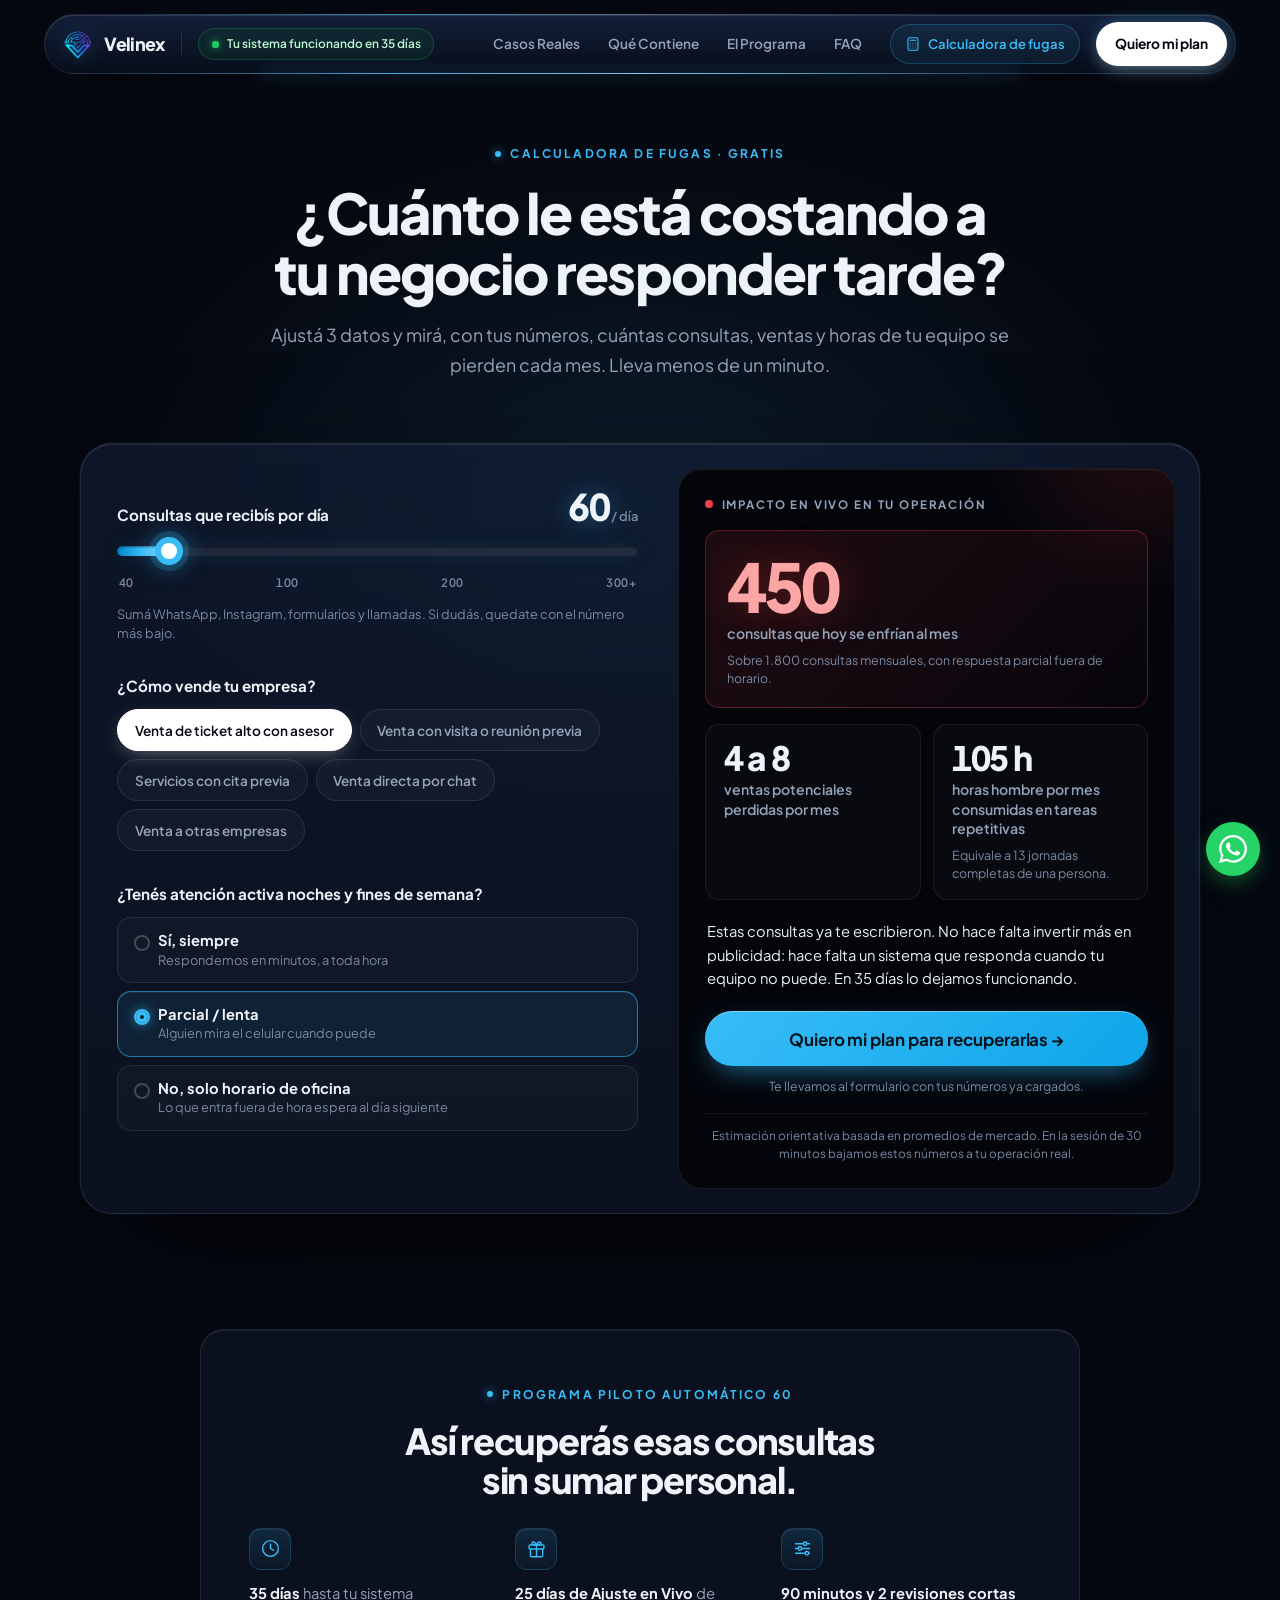
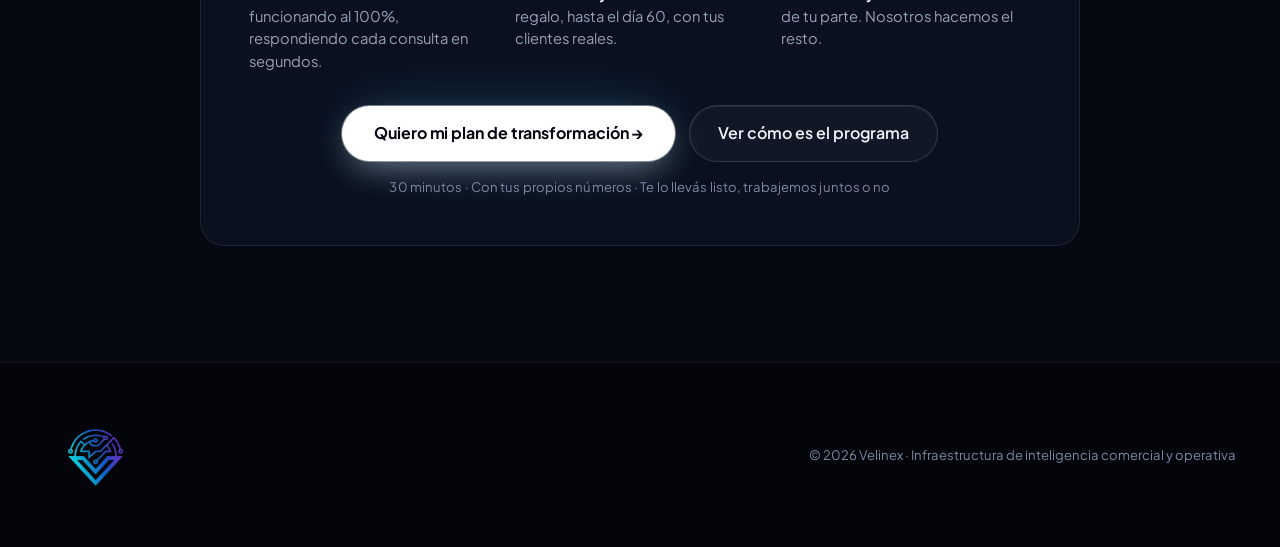
==== calculadora.html @ ac1870c0 "feat(landing): plazo de 35 días y calculadora de fugas como página aparte - Se promete 'tu sistema f" ====
<!doctype html>
<html lang="es">
  <head>
    <meta charset="UTF-8" />
    <meta name="viewport" content="width=device-width, initial-scale=1.0" />
    <title>Calculadora de Fugas Operativas | Velinex</title>
    <meta
      name="description"
      content="Calculá en menos de un minuto cuántas consultas, ventas y horas de tu equipo se pierden cada mes por responder tarde. Gratis y con tus números."
    />
    <meta name="robots" content="index, follow" />
    <meta name="author" content="Velinex" />
    <meta name="theme-color" content="#050811" />
    <link rel="canonical" href="https://www.velinex.digital/calculadora.html" />

    <!-- Open Graph / Facebook / WhatsApp -->
    <meta property="og:type" content="website" />
    <meta property="og:locale" content="es_AR" />
    <meta property="og:url" content="https://www.velinex.digital/calculadora.html" />
    <meta property="og:title" content="Calculadora de Fugas Operativas | Velinex" />
    <meta
      property="og:description"
      content="Calculá en menos de un minuto cuántas consultas, ventas y horas de tu equipo se pierden cada mes por responder tarde. Gratis y con tus números."
    />
    <meta
      property="og:image"
      content="https://www.velinex.digital/assets/img/VSL_thumbnail.png"
    />
    <meta property="og:image:width" content="1280" />
    <meta property="og:image:height" content="720" />
    <meta property="og:site_name" content="Velinex" />

    <!-- Twitter Card -->
    <meta name="twitter:card" content="summary_large_image" />
    <meta name="twitter:title" content="Calculadora de Fugas Operativas | Velinex" />
    <meta
      name="twitter:description"
      content="Calculá en menos de un minuto cuántas consultas, ventas y horas de tu equipo se pierden cada mes por responder tarde. Gratis y con tus números."
    />
    <meta
      name="twitter:image"
      content="https://www.velinex.digital/assets/img/VSL_thumbnail.png"
    />

    <script
      async
      src="https://www.googletagmanager.com/gtag/js?id=G-LWKQSM2B03"
    ></script>
    <script>
      window.dataLayer = window.dataLayer || [];
      function gtag() {
        dataLayer.push(arguments);
      }
      gtag("js", new Date());
      gtag("config", "G-LWKQSM2B03");
    </script>
    <link rel="stylesheet" href="style.css" />
    <link rel="preconnect" href="https://fonts.googleapis.com" />
    <link rel="preconnect" href="https://fonts.gstatic.com" crossorigin />
    <link
      href="https://fonts.googleapis.com/css2?family=Plus+Jakarta+Sans:wght@400;500;600;700;800&display=swap"
      rel="stylesheet"
    />
    <link
      rel="icon"
      href="assets/img/Velinex%20Full%20Iso%20NBG.webp"
      type="image/webp"
    />
  </head>
  <body>
    <!-- Set de íconos SVG (mismo trazo que index.html) -->
    <svg class="icon-sprite" aria-hidden="true" focusable="false">
      <symbol id="i-calc" viewBox="0 0 24 24"><rect x="4.5" y="2.5" width="15" height="19" rx="2.5"/><path d="M8 6.5h8M8 11h.01M12 11h.01M16 11h.01M8 14.5h.01M12 14.5h.01M16 14.5h.01M8 18h.01M12 18h.01M16 18h.01"/></symbol>
      <symbol id="i-clock" viewBox="0 0 24 24"><circle cx="12" cy="12" r="9"/><path d="M12 7v5l3.5 2"/></symbol>
      <symbol id="i-gift" viewBox="0 0 24 24"><rect x="3.5" y="8" width="17" height="4.5" rx="1.2"/><path d="M5 12.5v7.5a1.5 1.5 0 0 0 1.5 1.5h11a1.5 1.5 0 0 0 1.5-1.5v-7.5M12 8v13.5"/><path d="M12 8C10.5 4 7 3.5 7 5.8 7 7.5 9.5 8 12 8zM12 8c1.5-4 5-4.5 5-2.2C17 7.5 14.5 8 12 8z"/></symbol>
      <symbol id="i-tune" viewBox="0 0 24 24"><path d="M4 6.5h9M17 6.5h3M4 12h3M11 12h9M4 17.5h11M19 17.5h1"/><circle cx="15" cy="6.5" r="2"/><circle cx="9" cy="12" r="2"/><circle cx="17" cy="17.5" r="2"/></symbol>
    </svg>

    <!-- ============================================================
     NAVEGACIÓN (misma cápsula que index.html; los links vuelven a la landing)
============================================================ -->
    <nav class="site-nav" aria-label="Principal">
      <div class="container">
      <div class="site-nav-inner">
        <a href="index.html" class="site-nav-logo" aria-label="Velinex, ir a la página principal">
          <img
            src="assets/img/Velinex Full Iso NBG.webp"
            alt=""
            class="logo"
          />
          <span class="site-nav-wordmark">Velinex</span>
        </a>
        <span class="site-nav-divider" aria-hidden="true"></span>
        <span class="status-pill">
          <span class="status-dot-active" aria-hidden="true"></span>
          Tu sistema funcionando en 35 días
        </span>
        <ul class="site-nav-links">
          <li><a href="index.html#casos">Casos Reales</a></li>
          <li><a href="index.html#que-contiene">Qué Contiene</a></li>
          <li><a href="index.html#programa">El Programa</a></li>
          <li><a href="index.html#faq">FAQ</a></li>
        </ul>
        <a href="calculadora.html" class="nav-resource" aria-current="page">
          <svg class="icon" aria-hidden="true"><use href="#i-calc" /></svg>
          <span>Calculadora<span class="nav-resource-extra"> de fugas</span></span>
        </a>
        <a
          href="index.html#diagnostico"
          class="nav-cta"
          onclick="trackCTAClick('CTA_Calculadora_Nav')"
        >
          Quiero mi plan
        </a>
      </div>
      </div>
    </nav>

    <main>
    <!-- ============================================================
     SIMULADOR DE FUGAS OPERATIVAS (calculadora interactiva)
     Lógica en assets/js/index.js (bloque "SIMULADOR DE FUGAS"): guarda
     la simulación en localStorage y la landing la precarga en el
     formulario de #diagnostico.
============================================================ -->
    <section class="leak-simulator-section calc-page" id="simulador">
      <div class="container">
        <div class="section-head">
          <p class="section-eyebrow">Calculadora de fugas · Gratis</p>
          <h1>¿Cuánto le está costando a tu negocio responder tarde?</h1>
          <p class="section-subtitle">
            Ajustá 3 datos y mirá, con tus números, cuántas consultas, ventas
            y horas de tu equipo se pierden cada mes. Lleva menos de un
            minuto.
          </p>
        </div>

        <div class="leak-simulator" id="leak-simulator">
          <!-- Columna izquierda: controles -->
          <div class="leak-controls">
            <div class="leak-control">
              <div class="leak-control-head">
                <label for="leak-volume">Consultas que recibís por día</label>
                <output class="leak-volume-value" id="leak-volume-value" for="leak-volume">60</output>
              </div>
              <input
                type="range"
                id="leak-volume"
                class="leak-range"
                min="40"
                max="300"
                step="5"
                value="60"
                aria-describedby="leak-volume-hint"
              />
              <div class="leak-range-scale" aria-hidden="true">
                <span>40</span>
                <span>100</span>
                <span>200</span>
                <span>300+</span>
              </div>
              <p class="leak-hint" id="leak-volume-hint">
                Sumá WhatsApp, Instagram, formularios y llamadas. Si dudás,
                quedate con el número más bajo.
              </p>
            </div>

            <div class="leak-control">
              <span class="leak-control-label" id="leak-sector-label">¿Cómo vende tu empresa?</span>
              <div class="leak-chips" role="radiogroup" aria-labelledby="leak-sector-label" id="leak-sector">
                <button type="button" class="leak-chip is-active" role="radio" aria-checked="true" data-sector="concesionaria">Venta de ticket alto con asesor</button>
                <button type="button" class="leak-chip" role="radio" aria-checked="false" data-sector="inmobiliaria">Venta con visita o reunión previa</button>
                <button type="button" class="leak-chip" role="radio" aria-checked="false" data-sector="clinica">Servicios con cita previa</button>
                <button type="button" class="leak-chip" role="radio" aria-checked="false" data-sector="retail">Venta directa por chat</button>
                <button type="button" class="leak-chip" role="radio" aria-checked="false" data-sector="b2b">Venta a otras empresas</button>
              </div>
            </div>

            <div class="leak-control">
              <span class="leak-control-label" id="leak-coverage-label">¿Tenés atención activa noches y fines de semana?</span>
              <div class="leak-options" role="radiogroup" aria-labelledby="leak-coverage-label" id="leak-coverage">
                <button type="button" class="leak-option" role="radio" aria-checked="false" data-coverage="si">
                  <strong>Sí, siempre</strong>
                  <span>Respondemos en minutos, a toda hora</span>
                </button>
                <button type="button" class="leak-option is-active" role="radio" aria-checked="true" data-coverage="parcial">
                  <strong>Parcial / lenta</strong>
                  <span>Alguien mira el celular cuando puede</span>
                </button>
                <button type="button" class="leak-option" role="radio" aria-checked="false" data-coverage="no">
                  <strong>No, solo horario de oficina</strong>
                  <span>Lo que entra fuera de hora espera al día siguiente</span>
                </button>
              </div>
            </div>
          </div>

          <!-- Columna derecha: diagnóstico en vivo -->
          <div class="leak-results" aria-live="polite" aria-atomic="false">
            <div class="leak-results-head">
              <span class="leak-live-dot" aria-hidden="true"></span>
              <span>Impacto en vivo en tu operación</span>
            </div>

            <div class="leak-metric leak-metric--main">
              <span class="leak-metric-value" id="leak-lost-value" data-count="450">450</span>
              <span class="leak-metric-label">consultas que hoy se enfrían al mes</span>
              <span class="leak-metric-note" id="leak-lost-note">Sobre 1.800 consultas mensuales, con respuesta parcial fuera de horario.</span>
            </div>

            <div class="leak-metrics-row">
              <div class="leak-metric">
                <span class="leak-metric-value" id="leak-ops-value">4 a 8</span>
                <span class="leak-metric-label" id="leak-ops-label">operaciones potenciales perdidas por mes</span>
              </div>
              <div class="leak-metric">
                <span class="leak-metric-value"><span id="leak-hours-value" data-count="105">105</span> h</span>
                <span class="leak-metric-label">horas hombre por mes consumidas en tareas repetitivas</span>
                <span class="leak-metric-note" id="leak-hours-note">Equivale a 13 jornadas completas de una persona.</span>
              </div>
            </div>

            <p class="leak-results-foot">
              Estas consultas ya te escribieron. No hace falta invertir más en
              publicidad: hace falta un sistema que responda cuando tu equipo
              no puede. En 35 días lo dejamos funcionando.
            </p>

            <div class="leak-cta-row">
              <a
                href="index.html#diagnostico"
                class="btn-primary btn-large leak-cta"
                id="leak-cta"
                onclick="trackCTAClick('CTA_Simulador')"
              >
                Quiero mi plan para recuperarlas →
              </a>
              <span class="leak-cta-note">Te llevamos al formulario con tus números ya cargados.</span>
            </div>

            <p class="leak-disclaimer">
              Estimación orientativa basada en promedios de mercado. En la sesión de 30 minutos bajamos estos números a tu operación real.
            </p>
          </div>
        </div>
      </div>
    </section>

    <!-- ============================================================
     PUENTE A LA OFERTA (sin precio ni garantía: viven en index.html)
============================================================ -->
    <section class="calc-next">
      <div class="container">
        <div class="calc-next-card">
          <p class="section-eyebrow">Programa Piloto Automático 60</p>
          <h2>Así recuperás esas consultas sin sumar personal.</h2>
          <ul class="calc-next-list">
            <li>
              <span class="bento-icon"><svg class="icon" aria-hidden="true"><use href="#i-clock" /></svg></span>
              <span><strong>35 días</strong> hasta tu sistema funcionando al 100%, respondiendo cada consulta en segundos.</span>
            </li>
            <li>
              <span class="bento-icon"><svg class="icon" aria-hidden="true"><use href="#i-gift" /></svg></span>
              <span><strong>25 días de Ajuste en Vivo</strong> de regalo, hasta el día 60, con tus clientes reales.</span>
            </li>
            <li>
              <span class="bento-icon"><svg class="icon" aria-hidden="true"><use href="#i-tune" /></svg></span>
              <span><strong>90 minutos y 2 revisiones cortas</strong> de tu parte. Nosotros hacemos el resto.</span>
            </li>
          </ul>
          <div class="cta-group">
            <a
              href="index.html#diagnostico"
              class="btn-primary btn-contrast"
              onclick="trackCTAClick('CTA_Calculadora_Programa')"
            >
              Quiero mi plan de transformación →
            </a>
            <a href="index.html#programa" class="btn-secondary">
              Ver cómo es el programa
            </a>
          </div>
          <p class="cta-disclaimer">
            30 minutos · Con tus propios números · Te lo llevás listo,
            trabajemos juntos o no
          </p>
        </div>
      </div>
    </section>
    </main>

    <!-- WhatsApp Floating -->
    <a
      id="whatsapp-float"
      href="https://api.whatsapp.com/send/?phone=5493534270844&text=Hola%20Manuel!%20😃&type=phone_number&app_absent=0"
      target="_blank"
      class="whatsapp-float"
      aria-label="Contactar por WhatsApp"
      onclick="trackCTAClick('WhatsApp_Floating')"
    >
      <svg class="whatsapp-icon" viewBox="0 0 24 24" fill="white">
        <path
          d="M17.472 14.382c-.297-.149-1.758-.867-2.03-.967-.273-.099-.471-.148-.67.15-.197.297-.767.966-.94 1.164-.173.199-.347.223-.644.075-.297-.15-1.255-.463-2.39-1.475-.883-.788-1.48-1.761-1.653-2.059-.173-.297-.018-.458.13-.606.134-.133.298-.347.446-.52.149-.174.198-.298.298-.497.099-.198.05-.371-.025-.52-.075-.149-.669-1.612-.916-2.207-.242-.579-.487-.5-.669-.51a12.8 12.8 0 0 0-.57-.01c-.198 0-.52.074-.792.372-.272.297-1.04 1.016-1.04 2.479 0 1.462 1.065 2.875 1.213 3.074.149.198 2.096 3.2 5.077 4.487.709.306 1.262.489 1.694.625.712.227 1.36.195 1.871.118.571-.085 1.758-.719 2.006-1.413.248-.694.248-1.289.173-1.413-.074-.124-.272-.198-.57-.347m-5.421 7.403h-.004a9.87 9.87 0 0 1-5.031-1.378l-.361-.214-3.741.982.998-3.648-.235-.374a9.86 9.86 0 0 1-1.51-5.26c.001-5.45 4.436-9.884 9.888-9.884 2.64 0 5.122 1.03 6.988 2.898a9.82 9.82 0 0 1 2.893 6.994c-.003 5.45-4.437 9.884-9.885 9.884m8.413-18.297A11.815 11.815 0 0 0 12.05 0C5.495 0 .16 5.335.157 11.892c0 2.096.547 4.142 1.588 5.945L.057 24l6.305-1.654a11.882 11.882 0 0 0 5.683 1.448h.005c6.554 0 11.89-5.335 11.893-11.893a11.821 11.821 0 0 0-3.48-8.413Z"
        />
      </svg>
    </a>

    <footer>
      <div class="container footer-inner">
        <img
          src="assets/img/Velinex Full Iso NBG.webp"
          alt="Velinex"
          class="footer-logo"
          loading="lazy"
        />
        <p>&copy; 2026 Velinex · Infraestructura de inteligencia comercial y operativa</p>
      </div>
    </footer>

    <script src="assets/js/index.js"></script>
  </body>
</html>
---- style.css ----
/* ============================================================
   VELINEX · style.css - v3.0
   Dirección de arte: AUDITORIA_ESTETICA_Y_DIRECCION_DE_ARTE.md
   Canvas casi negro, superficies con luz de borde, contraste
   invertido (pastilla blanca) y bento grids asimétricos.
   Compartido con recursos.html y puente.html: las clases base
   (.hero, .hero-badge, .h1-highlight, .btn-primary, .yt-lazy...)
   se mantienen compatibles.
============================================================ */

/* ── TOKENS ─────────────────────────────────────────────── */
:root {
  /* Velinex 3.0 */
  --canvas: #050811;
  --surface-card: rgba(13, 20, 36, 0.72);
  --surface-card-hover: rgba(19, 31, 56, 0.88);
  --border-subtle: 1px solid rgba(255, 255, 255, 0.08);
  --border-highlight: 1px solid rgba(56, 189, 248, 0.28);
  --accent-velinex: #38bdf8;
  --accent-glow: 0 0 32px rgba(56, 189, 248, 0.18);
  --pill-contrast-bg: #ffffff;
  --pill-contrast-text: #050811;
  --edge-light: inset 0 1px 0 0 rgba(255, 255, 255, 0.08);

  /* Superficies (nombres históricos, valores 3.0) */
  --primary: #03050b;
  --bg: #050811;
  --alt-bg: #070b16;
  --surface: #0a101e;
  --card-bg: #0d1424;
  --card-bg-hover: #131f38;

  --accent: #38bdf8;
  --accent-2: #0ea5e9;
  --accent-border: rgba(56, 189, 248, 0.24);
  --accent-subtle: rgba(56, 189, 248, 0.07);

  --text: #eef2f9;
  --text-secondary: #94a3b8;
  --text-muted: #7a8aa3;
  --text-dim: #4a5a72;

  --green: #22c55e;
  --red: #ef4444;
  --amber: #fbbf24;

  --radius-xs: 6px;
  --radius-sm: 10px;
  --radius-md: 16px;
  --radius-lg: 24px;
  --radius-xl: 32px;

  --ease: cubic-bezier(0.4, 0, 0.2, 1);
  --ease-out: cubic-bezier(0.16, 1, 0.3, 1);
  --ease-spring: cubic-bezier(0.34, 1.56, 0.64, 1);
  --duration: 0.24s;

  --shadow-sm: 0 2px 8px rgba(0, 0, 0, 0.3);
  --shadow-md: 0 8px 24px -8px rgba(0, 0, 0, 0.55);
  --shadow-lg: 0 24px 64px -24px rgba(0, 0, 0, 0.75);
  --shadow-accent: 0 12px 40px -12px rgba(56, 189, 248, 0.35);

  --border: 1px solid rgba(255, 255, 255, 0.07);
  --border-accent: 1px solid var(--accent-border);

  --section-pad: clamp(4.5rem, 9vw, 7.5rem);
  --nav-h: 60px;
  --nav-offset: 14px;
}

/* ── RESET ──────────────────────────────────────────────── */
*,
*::before,
*::after {
  box-sizing: border-box;
  margin: 0;
  padding: 0;
}
html {
  font-size: 16px;
  scroll-behavior: smooth;
  -webkit-text-size-adjust: 100%;
  color-scheme: dark;
}
html,
body {
  width: 100%;
  overflow-x: hidden;
}

body {
  font-family: "Plus Jakarta Sans", system-ui, sans-serif;
  background: var(--canvas);
  color: var(--text);
  font-size: 16px;
  line-height: 1.65;
  -webkit-font-smoothing: antialiased;
  -moz-osx-font-smoothing: grayscale;
}

::selection {
  background: rgba(56, 189, 248, 0.32);
  color: #fff;
}
:focus-visible {
  outline: 2px solid var(--accent);
  outline-offset: 3px;
}
html {
  scrollbar-color: #1e2a40 var(--canvas);
}
::-webkit-scrollbar {
  width: 10px;
}
::-webkit-scrollbar-track {
  background: var(--canvas);
}
::-webkit-scrollbar-thumb {
  background: #1e2a40;
  border-radius: 999px;
  border: 2px solid var(--canvas);
}

img {
  max-width: 100%;
  height: auto;
  display: block;
}
a {
  text-decoration: none;
  color: inherit;
}
ul,
ol {
  list-style: none;
}
button {
  font-family: inherit;
}
section {
  width: 100%;
}
section[id],
header[id] {
  scroll-margin-top: calc(var(--nav-h) + var(--nav-offset) + 16px);
}

.icon-sprite {
  position: absolute;
  width: 0;
  height: 0;
  overflow: hidden;
}
.icon {
  width: 1.25em;
  height: 1.25em;
  flex-shrink: 0;
  fill: none;
  stroke: currentColor;
  stroke-width: 1.6;
  stroke-linecap: round;
  stroke-linejoin: round;
}

/* ── LAYOUT ─────────────────────────────────────────────── */
.container {
  width: 100%;
  max-width: 1240px;
  margin: 0 auto;
  padding: 0 1.5rem;
}

/* ── TYPOGRAPHY ─────────────────────────────────────────── */
.section-eyebrow {
  display: inline-flex;
  align-items: center;
  gap: 0.6rem;
  font-size: 0.75rem;
  font-weight: 700;
  letter-spacing: 0.18em;
  text-transform: uppercase;
  color: var(--accent);
  margin-bottom: 1.1rem;
}
.section-eyebrow::before {
  content: "";
  width: 6px;
  height: 6px;
  border-radius: 50%;
  background: var(--accent);
  box-shadow: 0 0 10px rgba(56, 189, 248, 0.8);
}

.section-subtitle {
  color: var(--text-secondary);
  font-size: clamp(1.02rem, 1.4vw, 1.12rem);
  max-width: 62ch;
  line-height: 1.65;
}

section h2 {
  font-size: clamp(2rem, 4.2vw, 3.25rem);
  font-weight: 800;
  color: var(--text);
  line-height: 1.08;
  letter-spacing: -0.035em;
  text-wrap: balance;
}

.section-head {
  text-align: center;
  max-width: 820px;
  margin: 0 auto clamp(2.75rem, 5vw, 4rem);
}
.section-head h2 {
  margin-bottom: 1.1rem;
}
.section-head .section-subtitle {
  margin: 0 auto;
}
.section-head--split {
  max-width: none;
  text-align: left;
  display: grid;
  grid-template-columns: minmax(0, 1.35fr) minmax(0, 1fr);
  gap: 2rem 4rem;
  align-items: end;
}
.section-head--split h2 {
  margin-bottom: 0;
}
.section-head--split .section-subtitle {
  margin: 0;
  padding-bottom: 0.35rem;
}

/* ── LOGO ───────────────────────────────────────────────── */
.logo {
  max-width: 140px;
  filter: drop-shadow(0 0 10px rgba(56, 189, 248, 0.18));
}
.nav-top {
  display: flex;
  justify-content: center;
  align-items: center;
  margin-bottom: 0.5rem;
}

/* ── NAVEGACIÓN (landing): cápsula flotante de vidrio ───── */
.site-nav {
  position: fixed;
  top: 0;
  left: 0;
  right: 0;
  z-index: 200;
  padding-top: var(--nav-offset);
  pointer-events: none;
}
.site-nav-inner {
  position: relative;
  pointer-events: auto;
  height: var(--nav-h);
  display: flex;
  align-items: center;
  gap: 1rem;
  padding: 0 0.5rem 0 1.1rem;
  border-radius: 999px;
  background: linear-gradient(180deg, rgba(24, 38, 66, 0.78) 0%, rgba(9, 14, 27, 0.82) 100%);
  backdrop-filter: blur(18px) saturate(160%);
  -webkit-backdrop-filter: blur(18px) saturate(160%);
  border: 1px solid rgba(255, 255, 255, 0.08);
  box-shadow:
    inset 0 1px 0 rgba(255, 255, 255, 0.12),
    0 20px 50px -24px rgba(0, 0, 0, 0.9),
    0 0 60px -30px rgba(56, 189, 248, 0.6);
}
/* Borde iluminado: degradado cian que recorre el contorno */
.site-nav-inner::before {
  content: "";
  position: absolute;
  inset: -1px;
  border-radius: inherit;
  padding: 1px;
  background: linear-gradient(
    100deg,
    rgba(56, 189, 248, 0) 5%,
    rgba(56, 189, 248, 0.7) 30%,
    rgba(186, 230, 253, 0.35) 50%,
    rgba(56, 189, 248, 0.08) 75%,
    rgba(56, 189, 248, 0) 95%
  );
  -webkit-mask:
    linear-gradient(#000 0 0) content-box,
    linear-gradient(#000 0 0);
  -webkit-mask-composite: xor;
  mask:
    linear-gradient(#000 0 0) content-box,
    linear-gradient(#000 0 0);
  mask-composite: exclude;
  pointer-events: none;
}
/* Haz de luz bajo la cápsula */
.site-nav-inner::after {
  content: "";
  position: absolute;
  left: 18%;
  right: 18%;
  bottom: -1px;
  height: 1px;
  background: linear-gradient(90deg, transparent, rgba(125, 211, 252, 0.9), transparent);
  box-shadow: 0 0 16px 1px rgba(56, 189, 248, 0.45);
  pointer-events: none;
}
.site-nav-logo {
  display: flex;
  align-items: center;
  gap: 0.6rem;
  flex-shrink: 0;
  border-radius: 999px;
}
.site-nav-logo .logo {
  width: auto;
  height: 50px;
  max-width: none;
  margin: -8px -8px -8px -10px;
  filter: drop-shadow(0 0 12px rgba(56, 189, 248, 0.35));
}
.site-nav-wordmark {
  font-size: 1.12rem;
  font-weight: 800;
  letter-spacing: -0.035em;
  color: var(--text);
}
.site-nav-divider {
  width: 1px;
  height: 22px;
  background: rgba(255, 255, 255, 0.12);
  flex-shrink: 0;
}
.status-pill {
  display: inline-flex;
  align-items: center;
  gap: 0.5rem;
  font-size: 0.74rem;
  font-weight: 600;
  color: #bbf7d0;
  padding: 0.35rem 0.8rem;
  border-radius: 999px;
  background: rgba(34, 197, 94, 0.08);
  border: 1px solid rgba(34, 197, 94, 0.22);
  white-space: nowrap;
}
.status-dot-active {
  position: relative;
  width: 7px;
  height: 7px;
  border-radius: 50%;
  background: var(--green);
  flex-shrink: 0;
  box-shadow: 0 0 8px rgba(34, 197, 94, 0.9);
}
.status-dot-active::after {
  content: "";
  position: absolute;
  inset: 0;
  border-radius: 50%;
  background: var(--green);
  animation: dotPing 2.2s var(--ease-out) infinite;
}
@keyframes dotPing {
  0% {
    transform: scale(1);
    opacity: 0.7;
  }
  80%,
  100% {
    transform: scale(2.8);
    opacity: 0;
  }
}
.site-nav-links {
  display: flex;
  align-items: center;
  gap: 0.25rem;
  margin-left: auto;
}
.site-nav-links a {
  display: block;
  white-space: nowrap;
  font-size: 0.85rem;
  font-weight: 600;
  color: var(--text-secondary);
  padding: 0.5rem 0.75rem;
  border-radius: 999px;
  transition:
    color var(--duration) var(--ease),
    background var(--duration) var(--ease);
}
.site-nav-links a:hover {
  color: var(--text);
  background: rgba(255, 255, 255, 0.07);
}
/* Recurso en el nav: abre calculadora.html (página aparte) */
.nav-resource {
  display: inline-flex;
  align-items: center;
  gap: 0.45rem;
  flex-shrink: 0;
  white-space: nowrap;
  font-size: 0.82rem;
  font-weight: 600;
  color: var(--accent);
  padding: 0.5rem 0.85rem;
  border-radius: 999px;
  border: 1px solid var(--accent-border);
  background: var(--accent-subtle);
  transition:
    color var(--duration) var(--ease),
    background var(--duration) var(--ease),
    border-color var(--duration) var(--ease);
}
.nav-resource .icon {
  width: 16px;
  height: 16px;
}
.nav-resource:hover {
  color: var(--text);
  border-color: rgba(56, 189, 248, 0.55);
  background: rgba(56, 189, 248, 0.14);
}
.nav-cta {
  flex-shrink: 0;
  font-size: 0.86rem;
  font-weight: 700;
  color: var(--pill-contrast-text);
  background: var(--pill-contrast-bg);
  padding: 0.65rem 1.2rem;
  border-radius: 999px;
  box-shadow:
    0 6px 18px -6px rgba(255, 255, 255, 0.4),
    0 0 24px -6px rgba(56, 189, 248, 0.5);
  transition:
    transform var(--duration) var(--ease),
    box-shadow var(--duration) var(--ease);
}
.nav-cta:hover {
  transform: translateY(-1px);
  box-shadow: 0 10px 26px -8px rgba(255, 255, 255, 0.5);
}

/* ── HERO (base compartida) ─────────────────────────────── */
.hero {
  background:
    radial-gradient(120% 80% at 50% -10%, #0b1a33 0%, rgba(5, 8, 17, 0) 60%),
    var(--canvas);
  color: var(--text);
  text-align: center;
  padding: 3rem 1rem 6rem;
  position: relative;
  overflow: hidden;
  border-bottom: 1px solid rgba(255, 255, 255, 0.05);
}

.hero-bg-glow {
  position: absolute;
  top: -220px;
  left: 50%;
  transform: translateX(-50%);
  width: 1200px;
  height: 900px;
  background: radial-gradient(
    ellipse at 50% 30%,
    rgba(56, 189, 248, 0.13) 0%,
    rgba(56, 189, 248, 0.035) 40%,
    transparent 70%
  );
  pointer-events: none;
  z-index: 0;
}
.hero > .container {
  position: relative;
  z-index: 1;
}

.hero-badge {
  display: inline-block;
  background: rgba(56, 189, 248, 0.07);
  border: 1px solid rgba(56, 189, 248, 0.22);
  color: var(--accent);
  font-size: 0.78rem;
  font-weight: 600;
  padding: 0.4rem 1.1rem;
  border-radius: 50px;
  margin-bottom: 1.75rem;
  letter-spacing: 0.2px;
  animation: fadeInUp 0.6s var(--ease-out) both;
}

.hero h1 {
  font-size: clamp(2.1rem, 5vw, 4rem);
  font-weight: 800;
  line-height: 1.07;
  letter-spacing: -0.035em;
  color: var(--text);
  margin-bottom: 1.4rem;
  max-width: 1100px;
  margin-left: auto;
  margin-right: auto;
  text-wrap: balance;
  animation: fadeInUp 0.7s var(--ease-out) 0.08s both;
}

/* Resaltado de recursos.html / puente.html */
.h1-highlight {
  color: var(--accent);
}

/* Pastilla de contraste invertido (patrón de titular principal) */
.hero-badge-highlight {
  display: inline-block;
  background-color: var(--pill-contrast-bg);
  color: var(--pill-contrast-text);
  font-weight: 800;
  padding: 0.15em 0.45em;
  border-radius: 10px;
  letter-spacing: -0.02em;
  box-shadow: 0 4px 20px rgba(255, 255, 255, 0.15);
  margin-top: 0.15em;
  -webkit-box-decoration-break: clone;
  box-decoration-break: clone;
}

.hero-subtitle {
  font-size: clamp(1rem, 1.6vw, 1.15rem);
  font-weight: 500;
  color: var(--text-secondary);
  max-width: 62ch;
  margin: 0 auto 2.25rem;
  line-height: 1.65;
  animation: fadeInUp 0.7s var(--ease-out) 0.16s both;
}

.vsl-title {
  font-size: 0.95rem;
  font-weight: 600;
  color: var(--text-secondary);
  margin: 0 auto 1rem;
}

/* Hero-only button entrance animation */
.hero .btn-primary {
  animation: fadeInUp 0.75s var(--ease-out) 0.24s both;
}

/* ── HERO (landing) ─────────────────────────────────────── */
.hero--landing {
  padding: calc(var(--nav-h) + var(--nav-offset) + clamp(3rem, 6vw, 5rem)) 0 clamp(4rem, 7vw, 6rem);
}
.hero-copy {
  max-width: 1120px;
  margin: 0 auto;
}
.hero-eyebrow {
  display: inline-flex;
  align-items: center;
  gap: 0.65rem;
  font-size: 0.72rem;
  font-weight: 700;
  letter-spacing: 0.18em;
  text-transform: uppercase;
  padding: 0.5rem 1.05rem;
  background: rgba(56, 189, 248, 0.06);
  border-color: rgba(56, 189, 248, 0.2);
  margin-bottom: 2rem;
}
.hero--landing h1 {
  font-size: clamp(2.35rem, 5.4vw, 4.6rem);
  line-height: 1.04;
  letter-spacing: -0.04em;
  margin-bottom: 1.75rem;
}
.hero--landing .hero-subtitle {
  max-width: 880px;
  margin-bottom: 1.5rem;
}
.scarcity-note,
.scarcity-tag {
  display: inline-flex;
  align-items: center;
  gap: 0.55rem;
  font-size: 0.84rem;
  font-weight: 600;
  color: #fdba74;
}
.scarcity-note {
  animation: fadeInUp 0.7s var(--ease-out) 0.22s both;
}
.scarcity-dot {
  width: 7px;
  height: 7px;
  border-radius: 50%;
  background: #fb923c;
  box-shadow: 0 0 10px rgba(251, 146, 60, 0.85);
  flex-shrink: 0;
}

.hero--landing .cta-block {
  margin-top: 2rem;
}
.hero--landing .cta-disclaimer {
  margin-top: 1rem;
  animation: fadeInUp 0.75s var(--ease-out) 0.4s backwards;
}

/* Barra de métricas bajo los CTAs */
.stats-strip {
  display: grid;
  grid-template-columns: repeat(4, minmax(0, 1fr));
  max-width: 1080px;
  margin: clamp(3rem, 6vw, 4.5rem) auto 0;
  background: var(--surface-card);
  border: var(--border-subtle);
  border-radius: var(--radius-lg);
  box-shadow: var(--edge-light), var(--shadow-lg);
  backdrop-filter: blur(16px);
  -webkit-backdrop-filter: blur(16px);
  animation: fadeInUp 0.8s var(--ease-out) 0.9s both;
}
.stats-strip-item {
  padding: 1.6rem 1.5rem;
  display: flex;
  flex-direction: column;
  gap: 0.4rem;
  text-align: left;
}
.stats-strip-item + .stats-strip-item {
  border-left: 1px solid rgba(255, 255, 255, 0.07);
}
.stats-strip-num {
  font-size: clamp(1.6rem, 2.6vw, 2.15rem);
  font-weight: 800;
  letter-spacing: -0.04em;
  line-height: 1;
  color: var(--text);
  font-variant-numeric: tabular-nums;
  white-space: nowrap;
}
.stats-strip-label {
  font-size: 0.84rem;
  color: var(--text-secondary);
  line-height: 1.45;
}

.hero-media {
  max-width: 920px;
  margin: clamp(3.5rem, 7vw, 5rem) auto 0;
}
.hero-media .yt-lazy {
  margin: 0 auto;
}

/* ── BUTTONS ────────────────────────────────────────────── */
.btn-primary {
  display: inline-flex;
  align-items: center;
  justify-content: center;
  gap: 0.4rem;
  background: linear-gradient(135deg, var(--accent) 0%, var(--accent-2) 100%);
  color: #04121c;
  padding: 0.9rem 2rem;
  font-size: 1rem;
  font-weight: 700;
  border-radius: 999px;
  border: none;
  cursor: pointer;
  transition:
    transform var(--duration) var(--ease),
    box-shadow var(--duration) var(--ease),
    filter var(--duration) var(--ease);
  box-shadow:
    inset 0 1px 0 rgba(255, 255, 255, 0.35),
    0 10px 30px -10px rgba(56, 189, 248, 0.7);
  letter-spacing: -0.005em;
  white-space: nowrap;
}
.btn-primary:hover {
  transform: translateY(-2px);
  box-shadow:
    inset 0 1px 0 rgba(255, 255, 255, 0.35),
    0 16px 40px -12px rgba(56, 189, 248, 0.85);
  filter: brightness(1.05);
}
.btn-primary:active {
  transform: translateY(0) scale(0.99);
}
.btn-large {
  font-size: 1.06rem;
  padding: 1.05rem 2.4rem;
}

/* Variante de contraste invertido: pastilla blanca, texto canvas */
.btn-primary.btn-contrast {
  background: var(--pill-contrast-bg);
  color: var(--pill-contrast-text);
  box-shadow:
    0 0 0 1px rgba(255, 255, 255, 0.4),
    0 12px 34px -10px rgba(255, 255, 255, 0.45),
    0 0 60px -10px rgba(56, 189, 248, 0.35);
}
.btn-primary.btn-contrast:hover {
  box-shadow:
    0 0 0 1px rgba(255, 255, 255, 0.6),
    0 18px 44px -12px rgba(255, 255, 255, 0.55),
    0 0 70px -8px rgba(56, 189, 248, 0.45);
  filter: none;
}

/* Botón verde de WhatsApp (sin uso en index.html, se conserva) */
.btn-primary.btn-wa {
  background: linear-gradient(135deg, #25d366 0%, #128c7e 100%);
  color: #fff;
  box-shadow: 0 10px 30px -10px rgba(37, 211, 102, 0.6);
}
.btn-primary.btn-wa:hover {
  box-shadow: 0 16px 40px -12px rgba(37, 211, 102, 0.7);
}

/* ── CTA BLOCK (hero) ───────────────────────────────────── */
.cta-block {
  margin: 2.25rem auto 0;
  text-align: center;
}
/* Dual CTA del hero: principal (diagnóstico) + secundario (Centro de Recursos) */
.cta-group {
  display: flex;
  flex-wrap: wrap;
  align-items: center;
  justify-content: center;
  gap: 0.85rem;
}
.btn-secondary {
  display: inline-flex;
  align-items: center;
  justify-content: center;
  padding: 0.9rem 1.75rem;
  font-size: 1rem;
  font-weight: 600;
  color: var(--text);
  text-decoration: none;
  white-space: nowrap;
  background: rgba(255, 255, 255, 0.03);
  border: 1px solid rgba(255, 255, 255, 0.14);
  border-radius: 999px;
  cursor: pointer;
  box-shadow: var(--edge-light);
  transition:
    transform var(--duration) var(--ease),
    background var(--duration) var(--ease),
    border-color var(--duration) var(--ease),
    color var(--duration) var(--ease);
}
.btn-secondary:hover {
  color: var(--accent);
  background: var(--accent-subtle);
  border-color: var(--accent-border);
  transform: translateY(-2px);
}
.btn-secondary:active {
  transform: translateY(0);
}
.hero .btn-secondary {
  animation: fadeInUp 0.75s var(--ease-out) 0.34s backwards;
}
.cta-disclaimer {
  font-size: 0.82rem;
  color: var(--text-muted);
  margin-top: 0.85rem;
  letter-spacing: 0.1px;
}

/* ── YT LAZY ────────────────────────────────────────────── */
.yt-lazy {
  position: relative;
  width: 100%;
  max-width: 920px;
  margin: 1.5rem auto 1.75rem;
  cursor: pointer;
  aspect-ratio: 16/9;
  border-radius: var(--radius-lg);
  overflow: hidden;
  border: 1px solid rgba(255, 255, 255, 0.1);
  box-shadow:
    var(--edge-light),
    0 40px 100px -30px rgba(0, 0, 0, 0.9),
    0 0 120px -40px rgba(56, 189, 248, 0.35);
  transition:
    box-shadow var(--duration) var(--ease),
    transform var(--duration) var(--ease);
}
.yt-lazy:hover {
  box-shadow:
    var(--edge-light),
    0 40px 100px -30px rgba(0, 0, 0, 0.9),
    0 0 140px -30px rgba(56, 189, 248, 0.5);
}
.yt-lazy img {
  width: 100%;
  height: 100%;
  object-fit: cover;
  display: block;
}
.yt-playbtn {
  position: absolute;
  inset: 0;
  display: flex;
  align-items: center;
  justify-content: center;
  background: linear-gradient(180deg, rgba(5, 8, 17, 0.1), rgba(5, 8, 17, 0.45));
  transition: background var(--duration) var(--ease);
}
.yt-playbtn::before {
  content: "";
  position: absolute;
  width: 84px;
  height: 84px;
  border-radius: 50%;
  background: rgba(255, 255, 255, 0.95);
  box-shadow: 0 10px 40px rgba(0, 0, 0, 0.45), 0 0 0 10px rgba(255, 255, 255, 0.12);
  transition: transform var(--duration) var(--ease-out);
}
.yt-lazy:hover .yt-playbtn {
  background: linear-gradient(180deg, rgba(5, 8, 17, 0.05), rgba(5, 8, 17, 0.35));
}
.yt-playbtn svg {
  position: relative;
  width: 34px;
  height: 34px;
  fill: var(--pill-contrast-text);
  margin-left: 4px;
  transition: transform var(--duration) var(--ease-out);
}
.yt-lazy:hover .yt-playbtn::before,
.yt-lazy:hover .yt-playbtn svg {
  transform: scale(1.08);
}

/* ── CARD BASE (superficie 3.0) ─────────────────────────── */
.pain-card,
.bento-card,
.puv-card,
.case-hero,
.program-card,
.filter-card {
  background: var(--surface-card);
  border: var(--border-subtle);
  border-radius: var(--radius-lg);
  box-shadow: var(--edge-light), var(--shadow-md);
  transition:
    border-color 0.3s var(--ease),
    background 0.3s var(--ease),
    transform 0.3s var(--ease);
}

/* ── CASOS (#casos) ─────────────────────────────────────── */
.cases-section {
  padding: var(--section-pad) 0;
  position: relative;
}
.case-hero {
  display: grid;
  grid-template-columns: minmax(0, 1.15fr) minmax(0, 1fr);
  overflow: hidden;
  border: var(--border-highlight);
  background:
    radial-gradient(90% 120% at 100% 0%, rgba(34, 197, 94, 0.09), transparent 55%),
    radial-gradient(80% 120% at 0% 100%, rgba(56, 189, 248, 0.08), transparent 60%),
    var(--card-bg);
  box-shadow: var(--edge-light), var(--shadow-lg);
}
.case-hero-main {
  padding: clamp(1.75rem, 4vw, 3rem);
  display: flex;
  flex-direction: column;
  align-items: flex-start;
}
.case-badge {
  display: inline-flex;
  align-items: center;
  gap: 0.5rem;
  font-size: 0.7rem;
  font-weight: 700;
  letter-spacing: 0.14em;
  text-transform: uppercase;
  color: var(--pill-contrast-text);
  background: var(--pill-contrast-bg);
  padding: 0.4rem 0.8rem;
  border-radius: 999px;
  margin-bottom: 1.5rem;
}
.case-badge .icon {
  width: 1.1em;
  height: 1.1em;
  stroke-width: 2;
}
.case-hero h3 {
  font-size: clamp(1.5rem, 2.6vw, 2.1rem);
  font-weight: 800;
  letter-spacing: -0.03em;
  line-height: 1.12;
  margin-bottom: 0.85rem;
}
.case-hero-summary {
  color: var(--text-secondary);
  font-size: 1rem;
  line-height: 1.65;
  max-width: 54ch;
}
.case-hero-metrics {
  display: flex;
  flex-direction: column;
  border-left: 1px solid rgba(255, 255, 255, 0.07);
  background: rgba(3, 5, 11, 0.35);
}
.case-metric {
  flex: 1;
  display: flex;
  flex-direction: column;
  justify-content: center;
  gap: 0.35rem;
  padding: clamp(1.4rem, 3vw, 2rem) clamp(1.5rem, 3vw, 2.5rem);
}
.case-metric + .case-metric {
  border-top: 1px solid rgba(255, 255, 255, 0.07);
}
.case-metric-value {
  font-size: clamp(2.6rem, 5.2vw, 4rem);
  font-weight: 800;
  letter-spacing: -0.045em;
  line-height: 0.95;
  color: #4ade80;
  font-variant-numeric: tabular-nums;
}
.case-metric-label {
  font-size: 0.9rem;
  color: var(--text-secondary);
  line-height: 1.45;
  max-width: 40ch;
  text-wrap: pretty;
}

.bento-card:hover,
.puv-card:hover,
.pain-card:hover {
  border-color: rgba(255, 255, 255, 0.14);
  background: var(--surface-card-hover);
}
.bento-icon .icon {
  width: 21px;
  height: 21px;
}
.bento-icon {
  display: inline-flex;
  align-items: center;
  justify-content: center;
  width: 42px;
  height: 42px;
  border-radius: 12px;
  color: var(--accent);
  background: linear-gradient(180deg, rgba(56, 189, 248, 0.14), rgba(56, 189, 248, 0.04));
  border: 1px solid rgba(56, 189, 248, 0.2);
  box-shadow: var(--edge-light);
  flex-shrink: 0;
}
.case-outcomes {
  display: flex;
  flex-direction: column;
  gap: 0.7rem;
  margin-top: 1.75rem;
  padding-top: 1.5rem;
  border-top: 1px solid rgba(255, 255, 255, 0.08);
}
.case-outcomes li {
  display: flex;
  gap: 0.7rem;
  align-items: flex-start;
  font-size: 0.96rem;
  line-height: 1.55;
  color: var(--text);
}
.case-outcomes .icon {
  width: 20px;
  height: 20px;
  padding: 3px;
  border-radius: 50%;
  stroke-width: 2.4;
  color: #4ade80;
  background: rgba(34, 197, 94, 0.14);
  margin-top: 0.1rem;
}
/* ── DOLOR (#dolor) ─────────────────────────────────────── */
.pain-section {
  background: var(--alt-bg);
  padding: var(--section-pad) 0;
  border-top: 1px solid rgba(255, 255, 255, 0.05);
  border-bottom: 1px solid rgba(255, 255, 255, 0.05);
}
.pain-grid {
  display: grid;
  grid-template-columns: repeat(6, minmax(0, 1fr));
  gap: 1.25rem;
}
.pain-card {
  grid-column: span 2;
  padding: clamp(1.5rem, 3vw, 2.1rem);
  display: flex;
  flex-direction: column;
  gap: 0.75rem;
}
.pain-card--lead {
  grid-column: span 4;
  background:
    radial-gradient(80% 140% at 100% 0%, rgba(239, 68, 68, 0.1), transparent 60%),
    var(--surface-card);
  border-color: rgba(239, 68, 68, 0.22);
}
.pain-card--wide {
  grid-column: span 4;
}
.pain-num {
  font-size: 0.78rem;
  font-weight: 700;
  letter-spacing: 0.12em;
  color: var(--text-muted);
  font-variant-numeric: tabular-nums;
  margin-bottom: 0.75rem;
}
.pain-card--lead .pain-num {
  color: #fca5a5;
}
.pain-card h3 {
  font-size: clamp(1.15rem, 1.8vw, 1.4rem);
  font-weight: 700;
  letter-spacing: -0.02em;
  line-height: 1.25;
}
.pain-card--lead h3 {
  font-size: clamp(1.35rem, 2.4vw, 1.85rem);
}
.pain-card p {
  font-size: 0.96rem;
  color: var(--text-secondary);
  line-height: 1.65;
  max-width: 60ch;
}
.pain-closer {
  max-width: 760px;
  margin: clamp(2.5rem, 5vw, 3.5rem) auto 0;
  text-align: center;
  font-size: clamp(1.1rem, 2vw, 1.4rem);
  line-height: 1.5;
  color: var(--text-secondary);
  text-wrap: balance;
}
.pain-closer strong {
  color: var(--text);
  font-weight: 700;
}
.pain-closer-link {
  display: inline-block;
  margin-top: 0.6rem;
  color: var(--accent);
  font-weight: 700;
  text-decoration: underline;
  text-decoration-color: var(--accent-border);
  text-underline-offset: 0.25em;
  transition: text-decoration-color var(--duration) var(--ease);
}
.pain-closer-link:hover,
.pain-closer-link:focus-visible {
  text-decoration-color: var(--accent);
}

/* ── QUÉ CONTIENE (#que-contiene) ───────────────────────── */
.system-section {
  padding: var(--section-pad) 0;
  position: relative;
  overflow: hidden;
}
.system-section::before {
  content: "";
  position: absolute;
  top: 0;
  left: 50%;
  transform: translateX(-50%);
  width: 1100px;
  height: 700px;
  background: radial-gradient(ellipse at 50% 20%, rgba(56, 189, 248, 0.08), transparent 65%);
  pointer-events: none;
}
.system-section .container {
  position: relative;
}
.bento-grid {
  display: grid;
  grid-template-columns: repeat(3, minmax(0, 1fr));
  gap: 1.25rem;
}
.bento-card {
  padding: clamp(1.5rem, 2.6vw, 1.9rem);
  display: flex;
  flex-direction: column;
  gap: 0.75rem;
}
.bento-card .bento-icon {
  margin-bottom: 0.6rem;
}
.bento-card h3 {
  font-size: 1.1rem;
  font-weight: 700;
  letter-spacing: -0.015em;
  line-height: 1.3;
}
.bento-card p {
  font-size: 0.93rem;
  color: var(--text-secondary);
  line-height: 1.65;
}
.bento-card--feature {
  grid-column: span 2;
  display: grid;
  grid-template-columns: minmax(0, 1fr) minmax(0, 1.05fr);
  gap: 2rem;
  align-items: center;
  border: var(--border-highlight);
  background:
    radial-gradient(70% 120% at 100% 50%, rgba(56, 189, 248, 0.1), transparent 70%),
    var(--surface-card);
}
.bento-card--feature h3 {
  font-size: clamp(1.3rem, 2.2vw, 1.6rem);
  letter-spacing: -0.025em;
  margin-bottom: 0.75rem;
}
.bento-card-copy .bento-icon {
  margin-bottom: 1.25rem;
}
.bento-card--ownership {
  grid-column: 1 / -1;
  display: grid;
  grid-template-columns: auto minmax(0, 1fr) auto;
  align-items: center;
  gap: 1.5rem;
  background:
    radial-gradient(60% 200% at 0% 50%, rgba(34, 197, 94, 0.08), transparent 60%),
    var(--surface-card);
}
.bento-card--ownership .bento-icon {
  margin: 0;
  width: 52px;
  height: 52px;
  color: var(--green);
  background: linear-gradient(180deg, rgba(34, 197, 94, 0.16), rgba(34, 197, 94, 0.04));
  border-color: rgba(34, 197, 94, 0.25);
}
.bento-card--ownership h3 {
  margin-bottom: 0.35rem;
  font-size: 1.2rem;
}
.ownership-tag {
  display: inline-flex;
  align-items: center;
  gap: 0.5rem;
  font-size: 0.8rem;
  font-weight: 600;
  color: #86efac;
  padding: 0.5rem 0.9rem;
  border-radius: 999px;
  background: rgba(34, 197, 94, 0.08);
  border: 1px solid rgba(34, 197, 94, 0.22);
  white-space: nowrap;
}

/* Mock de pipeline (ilustración del CRM, sin datos) */
.pipeline-mock {
  display: grid;
  grid-template-columns: repeat(4, minmax(0, 1fr));
  gap: 0.6rem;
  padding: 0.9rem;
  border-radius: var(--radius-md);
  background: rgba(3, 5, 11, 0.6);
  border: 1px solid rgba(255, 255, 255, 0.07);
  box-shadow: var(--edge-light);
}
.pipeline-col {
  display: flex;
  flex-direction: column;
  gap: 0.45rem;
  min-width: 0;
}
.pipeline-col-head {
  font-size: 0.64rem;
  font-weight: 700;
  letter-spacing: 0.08em;
  text-transform: uppercase;
  color: var(--text-muted);
  padding-bottom: 0.35rem;
  border-bottom: 1px solid rgba(255, 255, 255, 0.06);
  white-space: nowrap;
  overflow: hidden;
  text-overflow: ellipsis;
}
.pipeline-card {
  display: block;
  height: 34px;
  border-radius: 8px;
  background:
    linear-gradient(90deg, rgba(255, 255, 255, 0.14) 0 38%, transparent 38%) 9px 10px / 70% 4px no-repeat,
    linear-gradient(90deg, rgba(255, 255, 255, 0.07) 0 60%, transparent 60%) 9px 20px / 80% 4px no-repeat,
    rgba(255, 255, 255, 0.04);
  border: 1px solid rgba(255, 255, 255, 0.06);
}
.pipeline-card.is-hot {
  border-color: rgba(56, 189, 248, 0.35);
  background:
    linear-gradient(90deg, rgba(56, 189, 248, 0.6) 0 38%, transparent 38%) 9px 10px / 70% 4px no-repeat,
    linear-gradient(90deg, rgba(255, 255, 255, 0.1) 0 60%, transparent 60%) 9px 20px / 80% 4px no-repeat,
    rgba(56, 189, 248, 0.08);
}
.pipeline-card.is-won {
  border-color: rgba(34, 197, 94, 0.4);
  background:
    linear-gradient(90deg, rgba(74, 222, 128, 0.7) 0 38%, transparent 38%) 9px 10px / 70% 4px no-repeat,
    linear-gradient(90deg, rgba(255, 255, 255, 0.1) 0 60%, transparent 60%) 9px 20px / 80% 4px no-repeat,
    rgba(34, 197, 94, 0.1);
}

/* Sub-bloque "Más que solo un agente de IA" */
.value-strip {
  margin-top: clamp(2.5rem, 5vw, 3.5rem);
  padding-top: clamp(2rem, 4vw, 2.75rem);
  border-top: 1px solid rgba(255, 255, 255, 0.07);
}
.value-strip-title {
  font-size: 0.75rem;
  font-weight: 700;
  letter-spacing: 0.18em;
  text-transform: uppercase;
  color: var(--text-muted);
  text-align: center;
  margin-bottom: 1.5rem;
}
.value-strip-list {
  display: grid;
  grid-template-columns: repeat(4, minmax(0, 1fr));
  gap: 1rem;
}
.value-strip-list li {
  display: flex;
  gap: 0.85rem;
  align-items: flex-start;
  padding: 1.1rem 1.15rem;
  border-radius: var(--radius-md);
  background: rgba(255, 255, 255, 0.02);
  border: 1px solid rgba(255, 255, 255, 0.07);
}
.value-strip-list .icon {
  color: var(--accent);
  margin-top: 0.15rem;
}
.value-strip-list strong {
  display: block;
  font-size: 0.92rem;
  font-weight: 700;
  line-height: 1.35;
  margin-bottom: 0.3rem;
}
.value-strip-list span {
  display: block;
  font-size: 0.84rem;
  color: var(--text-secondary);
  line-height: 1.55;
}

/* ── PUV (#puv) ─────────────────────────────────────────── */
.puv-section {
  background: var(--alt-bg);
  padding: var(--section-pad) 0;
  border-top: 1px solid rgba(255, 255, 255, 0.05);
  border-bottom: 1px solid rgba(255, 255, 255, 0.05);
}
.puv-grid {
  display: grid;
  grid-template-columns: minmax(0, 1.25fr) minmax(0, 1fr);
  grid-template-rows: repeat(3, auto);
  gap: 1.25rem;
}
.puv-card {
  padding: clamp(1.4rem, 2.6vw, 1.9rem);
  display: flex;
  flex-direction: column;
  gap: 0.75rem;
}
.puv-card--highlight {
  grid-row: 1 / span 3;
  padding: clamp(1.75rem, 3.4vw, 2.75rem);
  gap: 1.25rem;
  border: var(--border-highlight);
  background:
    radial-gradient(90% 70% at 0% 0%, rgba(56, 189, 248, 0.12), transparent 60%),
    var(--card-bg);
  box-shadow: var(--edge-light), var(--shadow-lg);
}
.puv-vs {
  font-size: 1.05rem;
  font-weight: 700;
  letter-spacing: -0.015em;
  color: var(--text);
}
.puv-card--highlight .puv-vs {
  font-size: clamp(1.45rem, 2.6vw, 2rem);
  font-weight: 800;
  letter-spacing: -0.03em;
  line-height: 1.15;
}
.puv-card p {
  font-size: 0.94rem;
  color: var(--text-secondary);
  line-height: 1.65;
}
.puv-card--highlight p {
  font-size: 1.02rem;
}
.compare-table {
  margin-top: auto;
  border-radius: var(--radius-md);
  border: 1px solid rgba(255, 255, 255, 0.08);
  overflow: hidden;
  background: rgba(3, 5, 11, 0.45);
}
.compare-row {
  display: grid;
  grid-template-columns: minmax(0, 0.9fr) minmax(0, 1fr) minmax(0, 1fr);
  gap: 1rem;
  padding: 0.85rem 1.1rem;
  font-size: 0.86rem;
  color: var(--text-secondary);
  line-height: 1.4;
}
.compare-row + .compare-row {
  border-top: 1px solid rgba(255, 255, 255, 0.06);
}
.compare-row [role="rowheader"] {
  color: var(--text-muted);
  font-weight: 600;
}
.compare-row--head {
  font-size: 0.7rem;
  font-weight: 700;
  letter-spacing: 0.12em;
  text-transform: uppercase;
  color: var(--text-muted);
  background: rgba(255, 255, 255, 0.02);
}
.compare-row--head span:last-child {
  color: var(--accent);
}
.compare-row .is-win {
  color: var(--text);
  font-weight: 700;
}

/* ── SIMULADOR (#simulador) ─────────────────────────────── */
.leak-simulator-section {
  background: var(--canvas);
  padding: var(--section-pad) 0;
  position: relative;
  overflow: hidden;
}
.leak-simulator-section::before {
  content: "";
  position: absolute;
  top: 12%;
  left: 50%;
  transform: translateX(-50%);
  width: 1200px;
  height: 760px;
  background: radial-gradient(ellipse at 50% 45%, rgba(56, 189, 248, 0.1) 0%, transparent 62%);
  pointer-events: none;
}
.leak-simulator-section .container {
  position: relative;
  z-index: 1;
}

/* calculadora.html: el simulador es la página, arranca bajo el nav */
.leak-simulator-section.calc-page {
  padding-top: calc(var(--nav-h) + var(--nav-offset) + clamp(2.5rem, 5vw, 4rem));
}
.calc-page .section-head h1 {
  font-size: clamp(2.1rem, 4.6vw, 3.5rem);
  font-weight: 800;
  line-height: 1.08;
  letter-spacing: -0.035em;
  text-wrap: balance;
  color: var(--text);
  margin-bottom: 1.1rem;
}
.calc-next {
  background: var(--canvas);
  padding: 0 0 var(--section-pad);
}
.calc-next-card {
  max-width: 880px;
  margin: 0 auto;
  padding: clamp(2rem, 4vw, 3rem);
  text-align: center;
  background: var(--surface-card);
  border: var(--border-subtle);
  border-radius: var(--radius-lg);
  box-shadow: var(--edge-light);
}
.calc-next-card h2 {
  font-size: clamp(1.6rem, 3vw, 2.25rem);
  margin-bottom: 1.75rem;
}
.calc-next-list {
  list-style: none;
  display: grid;
  grid-template-columns: repeat(3, minmax(0, 1fr));
  gap: 1rem;
  margin: 0 0 2rem;
  text-align: left;
}
.calc-next-list li {
  display: flex;
  flex-direction: column;
  gap: 0.75rem;
  font-size: 0.92rem;
  line-height: 1.55;
  color: var(--text-secondary);
}
.calc-next-list strong {
  color: var(--text);
}

.leak-simulator {
  display: grid;
  grid-template-columns: minmax(0, 1.05fr) minmax(0, 0.95fr);
  gap: 1.5rem;
  max-width: 1120px;
  margin: 0 auto;
  background: linear-gradient(180deg, rgba(19, 31, 56, 0.6), rgba(13, 20, 36, 0.75));
  border: 1px solid rgba(255, 255, 255, 0.09);
  border-radius: var(--radius-xl);
  padding: 1.5rem;
  box-shadow:
    inset 0 1px 0 rgba(255, 255, 255, 0.1),
    0 50px 120px -40px rgba(0, 0, 0, 0.9),
    0 0 0 1px rgba(56, 189, 248, 0.05);
}

/* Controles */
.leak-controls {
  display: flex;
  flex-direction: column;
  gap: 2rem;
  padding: 1.25rem 1rem 1rem 0.75rem;
}
.leak-control {
  display: flex;
  flex-direction: column;
  gap: 0.8rem;
}
.leak-control-head {
  display: flex;
  align-items: baseline;
  justify-content: space-between;
  gap: 1rem;
}
.leak-control-head label,
.leak-control-label {
  font-size: 0.95rem;
  font-weight: 700;
  color: var(--text);
  line-height: 1.4;
}
.leak-volume-value {
  font-size: 2.3rem;
  font-weight: 800;
  letter-spacing: -0.04em;
  color: var(--text);
  font-variant-numeric: tabular-nums;
  line-height: 1;
  white-space: nowrap;
  text-shadow: 0 0 24px rgba(56, 189, 248, 0.45);
}
.leak-volume-value::after {
  content: " / día";
  font-size: 0.8rem;
  font-weight: 600;
  color: var(--text-muted);
  letter-spacing: 0;
  text-shadow: none;
}
.leak-hint {
  font-size: 0.8rem;
  color: var(--text-muted);
  line-height: 1.5;
}

/* Slider: el relleno se pinta con --leak-fill (0 a 100) desde el JS */
.leak-range {
  --leak-fill: 8%;
  -webkit-appearance: none;
  appearance: none;
  width: 100%;
  height: 10px;
  border-radius: 999px;
  background: linear-gradient(
    to right,
    #0284c7 0%,
    var(--accent) calc(var(--leak-fill) * 0.6),
    #7dd3fc var(--leak-fill),
    rgba(255, 255, 255, 0.08) var(--leak-fill),
    rgba(255, 255, 255, 0.08) 100%
  );
  box-shadow:
    inset 0 1px 2px rgba(0, 0, 0, 0.5),
    0 0 18px -4px rgba(56, 189, 248, 0.5);
  outline: none;
  cursor: pointer;
  margin: 0.5rem 0 0.25rem;
}
.leak-range::-webkit-slider-thumb {
  -webkit-appearance: none;
  appearance: none;
  width: 28px;
  height: 28px;
  border-radius: 50%;
  background: #fff;
  border: 6px solid var(--accent);
  box-shadow: 0 0 0 6px rgba(56, 189, 248, 0.16), 0 0 24px rgba(56, 189, 248, 0.6);
  cursor: grab;
  transition:
    transform 0.18s cubic-bezier(0.34, 1.56, 0.64, 1),
    box-shadow 0.18s cubic-bezier(0.4, 0, 0.2, 1);
}
.leak-range::-moz-range-thumb {
  width: 28px;
  height: 28px;
  box-sizing: border-box;
  border-radius: 50%;
  background: #fff;
  border: 6px solid var(--accent);
  box-shadow: 0 0 0 6px rgba(56, 189, 248, 0.16), 0 0 24px rgba(56, 189, 248, 0.6);
  cursor: grab;
}
.leak-range:hover::-webkit-slider-thumb,
.leak-range:focus-visible::-webkit-slider-thumb {
  transform: scale(1.1);
  box-shadow: 0 0 0 9px rgba(56, 189, 248, 0.22), 0 0 30px rgba(56, 189, 248, 0.75);
}
.leak-range:active::-webkit-slider-thumb {
  cursor: grabbing;
  transform: scale(1.04);
}
.leak-range::-moz-range-track {
  background: transparent;
}
.leak-range:focus-visible {
  outline: 2px solid var(--accent);
  outline-offset: 6px;
}
.leak-range-scale {
  display: flex;
  justify-content: space-between;
  font-size: 0.72rem;
  font-weight: 600;
  color: var(--text-muted);
  letter-spacing: 0.04em;
  font-variant-numeric: tabular-nums;
  padding: 0 2px;
}

/* Chips de rubro */
.leak-chips {
  display: flex;
  flex-wrap: wrap;
  gap: 0.5rem;
}
.leak-chip {
  font-family: inherit;
  font-size: 0.85rem;
  font-weight: 600;
  color: var(--text-secondary);
  background: rgba(255, 255, 255, 0.03);
  border: 1px solid rgba(255, 255, 255, 0.1);
  border-radius: 999px;
  padding: 0.6rem 1.05rem;
  min-height: 42px;
  cursor: pointer;
  transition:
    background 0.24s cubic-bezier(0.4, 0, 0.2, 1),
    border-color 0.24s cubic-bezier(0.4, 0, 0.2, 1),
    color 0.24s cubic-bezier(0.4, 0, 0.2, 1),
    transform 0.24s cubic-bezier(0.4, 0, 0.2, 1);
}
.leak-chip:hover {
  border-color: var(--accent-border);
  color: var(--text);
  background: var(--accent-subtle);
}
.leak-chip.is-active {
  background: var(--pill-contrast-bg);
  border-color: var(--pill-contrast-bg);
  color: var(--pill-contrast-text);
  box-shadow: 0 6px 20px -6px rgba(255, 255, 255, 0.4);
}
.leak-chip:active {
  transform: scale(0.97);
}
.leak-chip:focus-visible,
.leak-option:focus-visible {
  outline: 2px solid var(--accent);
  outline-offset: 2px;
}

/* Pregunta clave de fuga */
.leak-options {
  display: grid;
  grid-template-columns: 1fr;
  gap: 0.5rem;
}
.leak-option {
  font-family: inherit;
  text-align: left;
  display: flex;
  flex-direction: column;
  gap: 0.15rem;
  color: var(--text-secondary);
  background: rgba(255, 255, 255, 0.025);
  border: 1px solid rgba(255, 255, 255, 0.09);
  border-radius: 14px;
  padding: 0.8rem 1rem 0.8rem 2.5rem;
  cursor: pointer;
  position: relative;
  transition:
    background 0.24s cubic-bezier(0.4, 0, 0.2, 1),
    border-color 0.24s cubic-bezier(0.4, 0, 0.2, 1),
    color 0.24s cubic-bezier(0.4, 0, 0.2, 1);
}
.leak-option strong {
  font-size: 0.92rem;
  font-weight: 700;
  color: var(--text);
}
.leak-option span {
  font-size: 0.8rem;
  line-height: 1.4;
  color: var(--text-muted);
}
.leak-option::before {
  content: "";
  position: absolute;
  left: 1rem;
  top: 1.05rem;
  width: 16px;
  height: 16px;
  border-radius: 50%;
  border: 2px solid rgba(255, 255, 255, 0.22);
  transition:
    border-color 0.24s cubic-bezier(0.4, 0, 0.2, 1),
    box-shadow 0.24s cubic-bezier(0.4, 0, 0.2, 1);
}
.leak-option:hover {
  border-color: var(--accent-border);
  background: var(--accent-subtle);
}
.leak-option.is-active {
  border-color: rgba(56, 189, 248, 0.55);
  background: rgba(56, 189, 248, 0.09);
  box-shadow: inset 0 1px 0 rgba(255, 255, 255, 0.06);
}
.leak-option.is-active::before {
  border-color: var(--accent);
  box-shadow: inset 0 0 0 4px var(--accent), 0 0 12px rgba(56, 189, 248, 0.6);
}

/* Diagnóstico en vivo (tarjeta financiera) */
.leak-results {
  background: var(--primary);
  border: 1px solid rgba(255, 255, 255, 0.08);
  border-radius: var(--radius-lg);
  padding: 1.6rem;
  display: flex;
  flex-direction: column;
  gap: 1rem;
  position: relative;
  overflow: hidden;
  box-shadow: var(--edge-light);
}
.leak-results::after {
  content: "";
  position: absolute;
  inset: -30% -30% auto auto;
  width: 360px;
  height: 360px;
  background: radial-gradient(circle, rgba(239, 68, 68, 0.14) 0%, transparent 65%);
  pointer-events: none;
}
.leak-results > * {
  position: relative;
  z-index: 1;
}
.leak-results-head {
  display: flex;
  align-items: center;
  gap: 0.55rem;
  font-size: 0.72rem;
  font-weight: 700;
  letter-spacing: 0.16em;
  text-transform: uppercase;
  color: var(--text-secondary);
}
.leak-live-dot {
  width: 8px;
  height: 8px;
  border-radius: 50%;
  background: var(--red);
  box-shadow: 0 0 0 0 rgba(239, 68, 68, 0.5);
  animation: leakPulse 1.8s ease-out infinite;
}
@keyframes leakPulse {
  0% {
    box-shadow: 0 0 0 0 rgba(239, 68, 68, 0.55);
  }
  70% {
    box-shadow: 0 0 0 8px rgba(239, 68, 68, 0);
  }
  100% {
    box-shadow: 0 0 0 0 rgba(239, 68, 68, 0);
  }
}
.leak-metric {
  display: flex;
  flex-direction: column;
  gap: 0.3rem;
  padding: 1.05rem 1.15rem;
  background: rgba(255, 255, 255, 0.025);
  border: 1px solid rgba(255, 255, 255, 0.07);
  border-radius: 14px;
  min-width: 0;
}
.leak-metric--main {
  padding: 1.35rem 1.35rem 1.2rem;
  background: linear-gradient(135deg, rgba(239, 68, 68, 0.12), rgba(239, 68, 68, 0.02));
  border-color: rgba(239, 68, 68, 0.3);
}
.leak-metric-value {
  display: inline-block;
  font-size: 2.1rem;
  font-weight: 800;
  line-height: 1;
  letter-spacing: -0.04em;
  color: var(--text);
  font-variant-numeric: tabular-nums;
  transition: color 0.24s cubic-bezier(0.4, 0, 0.2, 1);
}
.leak-metric--main .leak-metric-value {
  font-size: clamp(3rem, 6vw, 4.2rem);
  color: #fca5a5;
  letter-spacing: -0.05em;
  text-shadow: 0 0 40px rgba(239, 68, 68, 0.35);
}
.leak-metric-value.is-bumping {
  animation: leakBump 0.36s cubic-bezier(0.34, 1.56, 0.64, 1);
}
@keyframes leakBump {
  0% {
    transform: scale(1);
  }
  40% {
    transform: scale(1.06);
  }
  100% {
    transform: scale(1);
  }
}
.leak-metric-label {
  font-size: 0.88rem;
  font-weight: 600;
  color: var(--text-secondary);
  line-height: 1.4;
}
.leak-metric-note {
  font-size: 0.78rem;
  color: var(--text-muted);
  line-height: 1.45;
  margin-top: 0.15rem;
}
.leak-metrics-row {
  display: grid;
  grid-template-columns: 1fr 1fr;
  gap: 0.75rem;
}
.leak-results-foot {
  font-size: 0.92rem;
  color: var(--text);
  line-height: 1.6;
  padding: 0.25rem 0.15rem 0;
}
.leak-cta-row {
  display: flex;
  flex-direction: column;
  align-items: stretch;
  gap: 0.6rem;
  margin-top: 0.25rem;
}
.leak-cta {
  width: 100%;
  white-space: normal;
  text-align: center;
  line-height: 1.3;
  animation: none;
  opacity: 1;
}
.leak-cta-note {
  font-size: 0.78rem;
  color: var(--text-muted);
  text-align: center;
}
.leak-disclaimer {
  font-size: 0.74rem;
  color: var(--text-muted);
  line-height: 1.5;
  text-align: center;
  border-top: 1px solid rgba(255, 255, 255, 0.06);
  padding-top: 0.85rem;
}

/* Aviso de precarga desde el simulador (Paso 3 del formulario) */
.form-prefill-note {
  display: flex;
  align-items: flex-start;
  gap: 0.55rem;
  font-size: 0.84rem;
  color: var(--text-secondary);
  line-height: 1.5;
  background: rgba(56, 189, 248, 0.08);
  border: 1px solid var(--accent-border);
  border-radius: var(--radius-sm);
  padding: 0.75rem 0.95rem;
  margin: -0.5rem 0 1.25rem;
}
.form-prefill-note .icon {
  color: var(--accent);
  margin-top: 0.1rem;
}
.form-prefill-note[hidden] {
  display: none;
}
.form-prefill-note strong {
  color: var(--text);
}

/* ── PROGRAMA PILOTO AUTOMÁTICO 60 (#programa) ──────────── */
.program-section {
  background: var(--alt-bg);
  padding: var(--section-pad) 0;
  border-top: 1px solid rgba(255, 255, 255, 0.05);
  border-bottom: 1px solid rgba(255, 255, 255, 0.05);
  position: relative;
}
.anchor-alias {
  position: absolute;
  top: 0;
  left: 0;
  height: 0;
  scroll-margin-top: calc(var(--nav-h) + var(--nav-offset) + 16px);
}

/* Línea de tiempo de los 60 días */
.program-timeline {
  list-style: none;
  display: grid;
  grid-template-columns: repeat(5, minmax(0, 1fr));
  gap: 1.25rem;
  position: relative;
  margin: 0 0 clamp(2.5rem, 5vw, 3.5rem);
}
.program-timeline::before {
  content: "";
  position: absolute;
  top: 7px;
  left: 10%;
  right: 10%;
  height: 1px;
  background: linear-gradient(90deg, rgba(255, 255, 255, 0.55), rgba(56, 189, 248, 0.5) 25%, rgba(56, 189, 248, 0.2) 70%, rgba(34, 197, 94, 0.65));
}
.program-milestone {
  position: relative;
  display: flex;
  flex-direction: column;
  align-items: center;
  gap: 0.3rem;
  padding-top: 1.85rem;
  text-align: center;
}
.program-milestone-dot {
  position: absolute;
  top: 0;
  left: 50%;
  width: 15px;
  height: 15px;
  margin-left: -7.5px;
  border-radius: 50%;
  background: var(--primary);
  border: 2px solid var(--accent);
  box-shadow: 0 0 0 5px var(--alt-bg), 0 0 16px rgba(56, 189, 248, 0.45);
}
.program-milestone--gift .program-milestone-dot {
  background: var(--pill-contrast-bg);
  border-color: var(--pill-contrast-bg);
  box-shadow: 0 0 0 5px var(--alt-bg), 0 0 18px rgba(255, 255, 255, 0.4);
}
.program-milestone--live .program-milestone-dot {
  border-color: var(--green);
  box-shadow: 0 0 0 5px var(--alt-bg), 0 0 16px rgba(34, 197, 94, 0.5);
}
.program-milestone-when {
  font-size: 0.68rem;
  font-weight: 700;
  letter-spacing: 0.14em;
  text-transform: uppercase;
  color: var(--accent);
}
.program-milestone--gift .program-milestone-when {
  color: var(--text);
}
.program-milestone--live .program-milestone-when {
  color: #86efac;
}
.program-milestone strong {
  font-size: 1rem;
  font-weight: 700;
  letter-spacing: -0.01em;
  line-height: 1.3;
  color: var(--text);
}
.program-milestone-what {
  font-size: 0.85rem;
  line-height: 1.5;
  color: var(--text-secondary);
  max-width: 24ch;
}

/* Tramos del programa sobre la línea de tiempo: 35 días + 25 de regalo */
.program-phases {
  display: grid;
  grid-template-columns: repeat(5, minmax(0, 1fr));
  gap: 1.25rem;
  margin: 0 0 1.75rem;
}
.program-phase {
  display: flex;
  flex-wrap: wrap;
  align-items: baseline;
  justify-content: center;
  gap: 0.15rem 0.5rem;
  padding: 0.7rem 0.75rem 0;
  border-top: 2px solid rgba(56, 189, 248, 0.6);
  text-align: center;
}
.program-phase--build {
  grid-column: 1 / span 4;
}
.program-phase--gift {
  grid-column: 5;
  border-top-color: rgba(34, 197, 94, 0.7);
}
.program-phase strong {
  font-size: 1.15rem;
  font-weight: 800;
  letter-spacing: -0.01em;
  color: var(--text);
}
.program-phase--gift strong {
  color: #86efac;
}
.program-phase span {
  font-size: 0.85rem;
  color: var(--text-secondary);
}

/* Componentes del programa */
.program-grid {
  display: grid;
  grid-template-columns: minmax(0, 1.2fr) minmax(0, 1fr) minmax(0, 1fr);
  grid-template-areas:
    "bonus impl start"
    "bonus live effort";
  gap: 1.25rem;
}
.program-card {
  padding: clamp(1.5rem, 2.6vw, 1.9rem);
  display: flex;
  flex-direction: column;
  gap: 0.75rem;
  background: var(--card-bg);
}
.program-card--impl {
  grid-area: impl;
}
.program-card--start {
  grid-area: start;
}
.program-card--live {
  grid-area: live;
}
.program-card--effort {
  grid-area: effort;
}
.program-card-top {
  display: flex;
  align-items: center;
  justify-content: space-between;
  flex-wrap: wrap;
  gap: 0.75rem;
  margin-bottom: 0.35rem;
}
.program-card h3 {
  font-size: 1.15rem;
  font-weight: 700;
  letter-spacing: -0.015em;
  line-height: 1.3;
}
.program-card p {
  font-size: 0.93rem;
  color: var(--text-secondary);
  line-height: 1.65;
}
.program-tag {
  display: inline-flex;
  align-items: center;
  gap: 0.4rem;
  font-size: 0.66rem;
  font-weight: 700;
  letter-spacing: 0.1em;
  text-transform: uppercase;
  color: var(--text-secondary);
  padding: 0.35rem 0.7rem;
  border-radius: 999px;
  border: 1px solid rgba(255, 255, 255, 0.1);
  background: rgba(255, 255, 255, 0.03);
}
.program-tag .icon {
  width: 13px;
  height: 13px;
  stroke-width: 2;
}
.program-tag--gift {
  color: var(--pill-contrast-text);
  background: var(--pill-contrast-bg);
  border-color: var(--pill-contrast-bg);
}

.program-card--bonus {
  grid-area: bonus;
  padding: clamp(1.75rem, 3vw, 2.4rem);
  border-color: rgba(255, 255, 255, 0.4);
  background:
    radial-gradient(110% 70% at 0% 0%, rgba(255, 255, 255, 0.09), transparent 60%),
    var(--card-bg);
  box-shadow: var(--edge-light), var(--shadow-lg);
}
.program-card--bonus h3 {
  font-size: clamp(1.5rem, 2.4vw, 1.9rem);
  font-weight: 800;
  letter-spacing: -0.03em;
  line-height: 1.1;
}
.program-card--bonus .program-card-sub {
  margin-top: -0.4rem;
  font-size: 1.02rem;
  font-weight: 700;
  color: var(--accent);
}
.program-list {
  list-style: none;
  display: flex;
  flex-direction: column;
  gap: 0.65rem;
  margin: 0.15rem 0 0.25rem;
}
.program-list li {
  display: flex;
  gap: 0.7rem;
  align-items: flex-start;
  font-size: 0.93rem;
  line-height: 1.55;
  color: var(--text);
}
.program-list .icon {
  width: 20px;
  height: 20px;
  padding: 3.5px;
  margin-top: 0.1rem;
  border-radius: 50%;
  stroke-width: 2.4;
  color: #4ade80;
  background: rgba(34, 197, 94, 0.14);
}
.program-card .program-card-note {
  margin-top: auto;
  padding-top: 1rem;
  border-top: 1px dashed rgba(255, 255, 255, 0.12);
  font-size: 0.86rem;
  color: var(--text-muted);
}
.program-card--live {
  border-color: rgba(34, 197, 94, 0.3);
  background:
    radial-gradient(100% 80% at 100% 0%, rgba(34, 197, 94, 0.1), transparent 60%),
    var(--card-bg);
}
.program-card--live .bento-icon {
  color: #4ade80;
  background: linear-gradient(180deg, rgba(34, 197, 94, 0.16), rgba(34, 197, 94, 0.04));
  border-color: rgba(34, 197, 94, 0.25);
}

.program-effort {
  list-style: none;
  margin-top: auto;
  border-radius: var(--radius-md);
  border: 1px solid rgba(255, 255, 255, 0.08);
  background: rgba(3, 5, 11, 0.45);
  overflow: hidden;
}
.program-effort li {
  display: flex;
  justify-content: space-between;
  align-items: baseline;
  gap: 1rem;
  padding: 0.65rem 0.9rem;
  font-size: 0.84rem;
}
.program-effort li + li {
  border-top: 1px solid rgba(255, 255, 255, 0.06);
}
.program-effort strong {
  color: var(--text);
  font-weight: 700;
  white-space: nowrap;
}
.program-effort span {
  color: var(--text-secondary);
  text-align: right;
}

/* Garantía de puesta en marcha */
.program-guarantee {
  margin-top: 1.25rem;
  display: grid;
  grid-template-columns: auto minmax(0, 1fr);
  gap: 1.5rem;
  align-items: center;
  padding: clamp(1.5rem, 3vw, 2.25rem);
  border-radius: var(--radius-lg);
  border: 1px solid rgba(34, 197, 94, 0.3);
  background:
    radial-gradient(60% 160% at 0% 50%, rgba(34, 197, 94, 0.12), transparent 65%),
    var(--card-bg);
  box-shadow: var(--edge-light), var(--shadow-md);
}
.program-guarantee-icon {
  display: inline-flex;
  align-items: center;
  justify-content: center;
  width: 64px;
  height: 64px;
  border-radius: 18px;
  color: #4ade80;
  background: linear-gradient(180deg, rgba(34, 197, 94, 0.2), rgba(34, 197, 94, 0.05));
  border: 1px solid rgba(34, 197, 94, 0.3);
  box-shadow: var(--edge-light);
}
.program-guarantee-icon .icon {
  width: 30px;
  height: 30px;
}
.program-guarantee-eyebrow {
  font-size: 0.7rem;
  font-weight: 700;
  letter-spacing: 0.16em;
  text-transform: uppercase;
  color: #86efac;
  margin-bottom: 0.4rem;
}
.program-guarantee h3 {
  font-size: clamp(1.3rem, 2.2vw, 1.6rem);
  font-weight: 800;
  letter-spacing: -0.025em;
  line-height: 1.2;
  margin-bottom: 0.6rem;
}
.program-guarantee-text {
  font-size: 1.02rem;
  line-height: 1.6;
  color: var(--text);
  max-width: 72ch;
}
.program-guarantee-fine {
  margin-top: 0.6rem;
  font-size: 0.84rem;
  color: var(--text-muted);
}

.program-cta {
  margin-top: clamp(2.5rem, 5vw, 3.5rem);
  text-align: center;
}

/* ── CALIFICACIÓN ───────────────────────────────────────── */
.qualification-section {
  padding: var(--section-pad) 0;
}
.qualification-filter {
  display: grid;
  grid-template-columns: 1fr 1fr;
  gap: 1.25rem;
  max-width: 1040px;
  margin: 0 auto;
}
.filter-card {
  padding: clamp(1.6rem, 3.4vw, 2.5rem);
}
.filter-card.filter-yes {
  background:
    radial-gradient(90% 90% at 0% 0%, rgba(34, 197, 94, 0.12), transparent 60%),
    var(--card-bg);
  border-color: rgba(34, 197, 94, 0.28);
}
.filter-card.filter-no {
  background: rgba(13, 20, 36, 0.4);
  box-shadow: none;
}
.filter-card h3 {
  font-size: 1.25rem;
  font-weight: 800;
  letter-spacing: -0.02em;
  margin-bottom: 1.5rem;
  color: var(--text);
}
.filter-card.filter-yes h3 {
  color: #4ade80;
}
.filter-card.filter-no h3 {
  color: var(--text-secondary);
}
.filter-card ul {
  list-style: none;
  display: flex;
  flex-direction: column;
  gap: 0.95rem;
}
.filter-card li {
  display: flex;
  gap: 0.8rem;
  align-items: flex-start;
  font-size: 0.97rem;
  line-height: 1.55;
  color: var(--text);
}
.filter-card.filter-no li {
  color: var(--text-secondary);
}
.filter-card li .icon {
  width: 22px;
  height: 22px;
  padding: 4px;
  border-radius: 50%;
  stroke-width: 2.4;
  margin-top: 0.05rem;
}
.filter-yes li .icon {
  color: #4ade80;
  background: rgba(34, 197, 94, 0.14);
}
.filter-no li .icon {
  color: var(--text-muted);
  background: rgba(255, 255, 255, 0.06);
}

/* ── DIAGNÓSTICO ESTRATÉGICO (#diagnostico) ─────────────── */
.diagnostic-flow-section {
  background:
    radial-gradient(70% 60% at 50% 0%, rgba(56, 189, 248, 0.12), transparent 70%),
    var(--alt-bg);
  padding: var(--section-pad) 0;
  border-top: 1px solid rgba(255, 255, 255, 0.05);
  position: relative;
  overflow: hidden;
}
.diagnostic-flow-section .container {
  position: relative;
  z-index: 1;
}
.closing-cta-head {
  text-align: center;
  max-width: 760px;
  margin: 0 auto clamp(2.5rem, 5vw, 3.5rem);
}
.closing-cta-head h2 {
  font-size: clamp(2.3rem, 5.2vw, 4rem);
  letter-spacing: -0.04em;
  margin-bottom: 1.25rem;
}
.closing-cta-head p {
  font-size: clamp(1.02rem, 1.5vw, 1.15rem);
  color: var(--text-secondary);
  line-height: 1.65;
  max-width: 60ch;
  margin: 0 auto 1.5rem;
}
.scarcity-tag {
  padding: 0.45rem 0.95rem;
  border-radius: 999px;
  background: rgba(251, 146, 60, 0.08);
  border: 1px solid rgba(251, 146, 60, 0.25);
}

/* Formulario */
.diagnostic-form-wrapper {
  max-width: 840px;
  margin: 0 auto;
  background: var(--card-bg);
  border: var(--border-subtle);
  border-radius: var(--radius-xl);
  padding: clamp(1.5rem, 4vw, 2.75rem);
  box-shadow:
    inset 0 1px 0 rgba(255, 255, 255, 0.1),
    0 50px 120px -40px rgba(0, 0, 0, 0.9);
}
.form-step-block {
  padding-bottom: 1.85rem;
  margin-bottom: 1.85rem;
  border-bottom: 1px solid rgba(255, 255, 255, 0.07);
}
.form-step-block:last-of-type {
  border-bottom: none;
  margin-bottom: 0.5rem;
}
.step-badge {
  display: inline-block;
  font-size: 0.7rem;
  font-weight: 700;
  letter-spacing: 0.14em;
  text-transform: uppercase;
  color: var(--accent);
  background: rgba(56, 189, 248, 0.1);
  border: 1px solid var(--accent-border);
  padding: 0.3rem 0.8rem;
  border-radius: 50px;
}
.form-step-block h4 {
  font-size: 1.15rem;
  font-weight: 700;
  letter-spacing: -0.015em;
  color: var(--text);
  margin: 0.85rem 0 1.25rem;
}
.form-grid {
  display: grid;
  grid-template-columns: 1fr 1fr;
  gap: 1.1rem;
}
.form-grid.full-width {
  grid-template-columns: 1fr;
}
.form-group {
  display: flex;
  flex-direction: column;
  gap: 0.45rem;
  min-width: 0;
}
.form-group label {
  font-size: 0.84rem;
  font-weight: 600;
  color: var(--text-secondary);
  line-height: 1.4;
}
.form-hint {
  font-size: 0.76rem;
  color: var(--text-muted);
}
.diagnostic-form-wrapper input,
.diagnostic-form-wrapper select,
.diagnostic-form-wrapper textarea {
  width: 100%;
  font-family: inherit;
  font-size: 0.95rem;
  color: var(--text);
  background: var(--primary);
  border: 1px solid rgba(255, 255, 255, 0.12);
  border-radius: 12px;
  padding: 0.85rem 1rem;
  caret-color: var(--accent);
  transition:
    border-color 0.24s cubic-bezier(0.4, 0, 0.2, 1),
    box-shadow 0.24s cubic-bezier(0.4, 0, 0.2, 1);
  appearance: none;
}
.diagnostic-form-wrapper input:hover,
.diagnostic-form-wrapper select:hover,
.diagnostic-form-wrapper textarea:hover {
  border-color: rgba(255, 255, 255, 0.2);
}
.diagnostic-form-wrapper textarea {
  resize: vertical;
  min-height: 104px;
  line-height: 1.6;
}
.diagnostic-form-wrapper select {
  background-image: linear-gradient(45deg, transparent 50%, #94a3b8 50%),
    linear-gradient(135deg, #94a3b8 50%, transparent 50%);
  background-position:
    calc(100% - 20px) calc(50% + 2px),
    calc(100% - 15px) calc(50% + 2px);
  background-size: 5px 5px, 5px 5px;
  background-repeat: no-repeat;
  padding-right: 2.5rem;
  cursor: pointer;
}
.diagnostic-form-wrapper option {
  background: var(--primary);
  color: var(--text);
}
.diagnostic-form-wrapper input::placeholder,
.diagnostic-form-wrapper textarea::placeholder {
  color: var(--text-muted);
  opacity: 0.8;
}
.diagnostic-form-wrapper input:focus,
.diagnostic-form-wrapper select:focus,
.diagnostic-form-wrapper textarea:focus {
  outline: none;
  border-color: var(--accent);
  box-shadow: 0 0 0 4px rgba(56, 189, 248, 0.15);
}
.diagnostic-form-wrapper input:focus-visible,
.diagnostic-form-wrapper select:focus-visible,
.diagnostic-form-wrapper textarea:focus-visible {
  outline: 2px solid transparent;
}

/* Honeypot: fuera de pantalla, invisible para personas */
.form-hp {
  position: absolute;
  left: -9999px;
  width: 1px;
  height: 1px;
  overflow: hidden;
}

.form-action-row {
  display: flex;
  flex-direction: column;
  align-items: center;
  gap: 1rem;
  margin-top: 2rem;
  text-align: center;
}
.form-action-row .btn-primary {
  animation: none;
  opacity: 1;
  cursor: pointer;
  font-family: inherit;
  min-width: min(100%, 380px);
}
.form-action-row .btn-primary:disabled {
  opacity: 0.55;
  cursor: progress;
  transform: none;
}
.form-security-note {
  display: inline-flex;
  align-items: center;
  gap: 0.5rem;
  font-size: 0.8rem;
  color: var(--text-muted);
  line-height: 1.5;
}
.form-security-note .icon {
  width: 15px;
  height: 15px;
  color: var(--text-secondary);
}

.form-feedback-msg {
  margin-top: 1.5rem;
  padding: 1.25rem 1.4rem;
  border-radius: var(--radius-md);
  font-size: 0.95rem;
  line-height: 1.65;
  background: var(--primary);
  border: 1px solid rgba(255, 255, 255, 0.08);
  color: var(--text-secondary);
}
.form-feedback-msg--ok {
  border-color: rgba(34, 197, 94, 0.35);
  background: linear-gradient(135deg, rgba(34, 197, 94, 0.1), rgba(34, 197, 94, 0.02));
  color: var(--text);
}
.form-feedback-msg--error {
  border-color: rgba(239, 68, 68, 0.35);
  background: rgba(239, 68, 68, 0.06);
  color: var(--text);
}

/* ── FAQ (#faq) ─────────────────────────────────────────── */
.faq {
  background: var(--canvas);
  padding: var(--section-pad) 0;
  border-top: 1px solid rgba(255, 255, 255, 0.05);
}
.faq-layout {
  display: grid;
  grid-template-columns: minmax(0, 0.8fr) minmax(0, 1.2fr);
  gap: 3rem 4rem;
  align-items: start;
}
.faq-head {
  position: sticky;
  top: calc(var(--nav-h) + 2rem);
}
.faq-head h2 {
  margin-bottom: 1.1rem;
}
.faq-grid {
  display: flex;
  flex-direction: column;
  gap: 0.6rem;
}
.faq-item {
  background: var(--surface-card);
  border: var(--border-subtle);
  border-radius: var(--radius-md);
  box-shadow: var(--edge-light);
  transition:
    background var(--duration) var(--ease),
    border-color var(--duration) var(--ease);
}
.faq-item:hover {
  background: var(--surface-card-hover);
}
.faq-item.open {
  border-color: var(--accent-border);
  background: var(--card-bg);
}
.faq-question {
  width: 100%;
  display: flex;
  align-items: center;
  justify-content: space-between;
  gap: 1rem;
  padding: 1.2rem 1.4rem;
  cursor: pointer;
  user-select: none;
  background: none;
  border: 0;
  text-align: left;
  color: var(--text);
  font-size: 1rem;
  font-weight: 700;
  letter-spacing: -0.01em;
  line-height: 1.4;
  border-radius: var(--radius-md);
}
.faq-icon {
  position: relative;
  width: 28px;
  height: 28px;
  flex-shrink: 0;
  border-radius: 50%;
  border: 1px solid rgba(255, 255, 255, 0.12);
  transition:
    transform var(--duration) var(--ease),
    background var(--duration) var(--ease),
    border-color var(--duration) var(--ease);
}
.faq-icon::before,
.faq-icon::after {
  content: "";
  position: absolute;
  top: 50%;
  left: 50%;
  width: 11px;
  height: 1.6px;
  border-radius: 2px;
  background: var(--accent);
  transform: translate(-50%, -50%);
}
.faq-icon::after {
  transform: translate(-50%, -50%) rotate(90deg);
}
.faq-item.open .faq-icon {
  transform: rotate(45deg);
  background: rgba(56, 189, 248, 0.1);
  border-color: var(--accent-border);
}
.faq-answer {
  display: none;
  padding: 0 1.4rem 1.35rem;
}
.faq-item.open .faq-answer {
  display: block;
  animation: fadeIn 0.3s var(--ease-out);
}
.faq-answer p {
  font-size: 0.95rem;
  color: var(--text-secondary);
  line-height: 1.7;
  max-width: 68ch;
}

/* ── FOOTER ─────────────────────────────────────────────── */
footer {
  background: var(--primary);
  padding: 2.5rem 0;
  border-top: 1px solid rgba(255, 255, 255, 0.05);
}
.footer-inner {
  display: flex;
  align-items: center;
  justify-content: space-between;
  gap: 1rem;
  flex-wrap: wrap;
}
.footer-logo {
  max-width: 104px;
  opacity: 0.85;
}
footer p {
  font-size: 0.82rem;
  color: var(--text-muted);
}
footer em {
  font-style: normal;
  color: var(--text-dim);
}

/* ── STICKY MOBILE CTA ──────────────────────────────────── */
.sticky-cta-mobile {
  display: none;
  position: fixed;
  bottom: 0;
  left: 0;
  right: 0;
  padding: 0.75rem 1rem calc(0.75rem + env(safe-area-inset-bottom, 0px));
  background: linear-gradient(to top, var(--canvas) 60%, rgba(5, 8, 17, 0) 100%);
  z-index: 100;
  text-align: center;
}
.sticky-cta-mobile .btn-primary {
  width: 100%;
  animation: none;
  opacity: 1;
  font-size: 1rem;
  padding: 0.95rem;
  white-space: normal;
  line-height: 1.25;
}
/* Botón blanco de contraste, igual que el CTA principal */
.sticky-cta-mobile .btn-primary {
  background: var(--pill-contrast-bg);
  color: var(--pill-contrast-text);
  box-shadow: 0 10px 30px -10px rgba(255, 255, 255, 0.45);
}

/* ── WHATSAPP FLOAT ─────────────────────────────────────── */
.whatsapp-float {
  position: fixed;
  bottom: 1.5rem;
  right: 1.25rem;
  width: 54px;
  height: 54px;
  background: #25d366;
  border-radius: 50%;
  display: flex;
  align-items: center;
  justify-content: center;
  z-index: 99;
  box-shadow: 0 8px 24px -6px rgba(37, 211, 102, 0.55);
  transition:
    transform var(--duration) var(--ease-out),
    box-shadow var(--duration) var(--ease);
}
.whatsapp-float:hover {
  transform: scale(1.08);
  box-shadow: 0 12px 30px -6px rgba(37, 211, 102, 0.65);
}
.whatsapp-icon {
  width: 28px;
  height: 28px;
}

/* ── IMAGE MODAL ────────────────────────────────────────── */
.image-modal {
  display: none;
  position: fixed;
  inset: 0;
  background: rgba(3, 5, 11, 0.92);
  z-index: 1000;
  align-items: center;
  justify-content: center;
  backdrop-filter: blur(8px);
  animation: fadeIn 0.2s var(--ease);
}
.image-modal.open,
.image-modal.active {
  display: flex;
}
.modal-content {
  position: relative;
  max-width: 90vw;
  animation: zoomIn 0.25s var(--ease-spring);
}
.modal-content img,
.modal-content video {
  width: 100%;
  height: auto;
  max-height: 90vh;
  object-fit: contain;
  border-radius: var(--radius-md);
  box-shadow: var(--shadow-lg);
  display: block;
}
.modal-close {
  position: absolute;
  top: -44px;
  right: 0;
  font-size: 2.2rem;
  color: #fff;
  cursor: pointer;
  width: 40px;
  height: 40px;
  display: flex;
  align-items: center;
  justify-content: center;
  background: rgba(255, 255, 255, 0.08);
  border-radius: 50%;
  transition:
    transform var(--duration) var(--ease),
    background var(--duration) var(--ease);
}
.modal-close:hover {
  transform: rotate(90deg);
  background: rgba(239, 68, 68, 0.7);
}

/* ── ANIMATIONS ─────────────────────────────────────────── */
/* .fade-in queda visible por defecto: index.js le agrega .show al
   entrar en pantalla y una red de seguridad lo fuerza a los 2.8 s. */
.fade-in {
  opacity: 1;
}

@keyframes fadeInUp {
  from {
    opacity: 0;
    transform: translateY(22px);
  }
  to {
    opacity: 1;
    transform: translateY(0);
  }
}
@keyframes fadeIn {
  from {
    opacity: 0;
  }
  to {
    opacity: 1;
  }
}
@keyframes zoomIn {
  from {
    transform: scale(0.88);
    opacity: 0;
  }
  to {
    transform: scale(1);
    opacity: 1;
  }
}
@keyframes spin {
  to {
    transform: rotate(360deg);
  }
}

@media (prefers-reduced-motion: reduce) {
  html {
    scroll-behavior: auto;
  }
  *,
  *::before,
  *::after {
    animation-duration: 0.01ms !important;
    animation-iteration-count: 1 !important;
    transition-duration: 0.01ms !important;
  }
  .status-dot-active::after,
  .leak-live-dot {
    animation: none !important;
  }
}

/* ── RESPONSIVE ─────────────────────────────────────────── */

/* <1240px: los links ya no entran en la cápsula */
@media (max-width: 1239px) {
  .site-nav-links {
    display: none;
  }
  .nav-resource {
    margin-left: auto;
  }
}

/* ≤1100px */
@media (max-width: 1100px) {
  .program-grid {
    grid-template-columns: repeat(2, minmax(0, 1fr));
    grid-template-areas:
      "bonus bonus"
      "impl start"
      "live effort";
  }
  .value-strip-list {
    grid-template-columns: repeat(2, minmax(0, 1fr));
  }
  .bento-card--feature {
    grid-template-columns: 1fr;
    gap: 1.5rem;
  }
}

/* ≤1024px */
@media (max-width: 1024px) {
  .leak-simulator {
    grid-template-columns: 1fr;
    padding: 1.25rem;
  }
  .leak-controls {
    padding: 0.5rem 0.25rem 0;
  }
  .case-hero {
    grid-template-columns: 1fr;
  }
  .case-hero-metrics {
    flex-direction: row;
    border-left: 0;
    border-top: 1px solid rgba(255, 255, 255, 0.07);
  }
  .case-metric + .case-metric {
    border-top: 0;
    border-left: 1px solid rgba(255, 255, 255, 0.07);
  }
  .bento-grid {
    grid-template-columns: repeat(2, minmax(0, 1fr));
  }
  .bento-card--feature {
    grid-column: 1 / -1;
  }
  .puv-grid {
    grid-template-columns: 1fr;
    grid-template-rows: none;
  }
  .puv-card--highlight {
    grid-row: auto;
  }
  .faq-layout {
    grid-template-columns: 1fr;
    gap: 2rem;
  }
  .faq-head {
    position: static;
  }
  .section-head--split {
    grid-template-columns: 1fr;
    gap: 1.1rem;
  }
}

/* ≤768px */
@media (max-width: 768px) {
  .calc-next-list {
    grid-template-columns: 1fr;
  }
  .calc-next-list li {
    flex-direction: row;
    align-items: flex-start;
  }
  :root {
    --nav-h: 54px;
    --nav-offset: 10px;
  }
  html {
    font-size: 15px;
  }

  /* En móvil el sticky aparece al dejar el hero y se esconde dentro de
     #simulador y #diagnostico (lo maneja index.js con .show). */
  .sticky-cta-mobile {
    display: block;
    transform: translateY(115%);
    opacity: 0;
    pointer-events: none;
    transition:
      transform 0.28s cubic-bezier(0.4, 0, 0.2, 1),
      opacity 0.28s cubic-bezier(0.4, 0, 0.2, 1);
  }
  .sticky-cta-mobile.show {
    transform: translateY(0);
    opacity: 1;
    pointer-events: auto;
  }
  .whatsapp-float {
    bottom: 5.5rem;
    right: 1rem;
    width: 48px;
    height: 48px;
  }
  .whatsapp-icon {
    width: 24px;
    height: 24px;
  }

  .container {
    padding: 0 1rem;
  }
  .site-nav-inner {
    gap: 0.75rem;
    padding: 0 0.4rem 0 0.85rem;
  }
  .site-nav-logo .logo {
    height: 42px;
    margin: -6px -6px -6px -8px;
  }
  .site-nav-wordmark {
    font-size: 1rem;
  }
  .nav-cta {
    font-size: 0.78rem;
    padding: 0.55rem 0.95rem;
  }
  .nav-resource {
    font-size: 0.78rem;
    padding: 0.5rem 0.75rem;
  }
  .status-pill,
  .site-nav-divider {
    display: none;
  }

  .hero {
    padding: 2rem 1rem 4.5rem;
  }
  .hero--landing {
    padding: calc(var(--nav-h) + var(--nav-offset) + 2rem) 0 3.5rem;
  }
  .hero-eyebrow {
    font-size: 0.62rem;
    letter-spacing: 0.12em;
    line-height: 1.5;
    text-align: left;
    padding: 0.5rem 0.85rem;
    margin-bottom: 1.5rem;
  }
  .hero--landing h1 {
    font-size: clamp(1.9rem, 8.4vw, 2.6rem);
  }
  .hero-badge-highlight {
    border-radius: 8px;
    padding: 0.08em 0.35em;
  }

  .stats-strip {
    grid-template-columns: repeat(2, minmax(0, 1fr));
  }
  .stats-strip-item {
    padding: 1.2rem 1.1rem;
  }
  .stats-strip-item + .stats-strip-item {
    border-left: 0;
  }
  .stats-strip-item:nth-child(even) {
    border-left: 1px solid rgba(255, 255, 255, 0.07);
  }
  .stats-strip-item:nth-child(n + 3) {
    border-top: 1px solid rgba(255, 255, 255, 0.07);
  }
  .stats-strip-num {
    font-size: 1.6rem;
  }
  .stats-strip-label {
    font-size: 0.8rem;
  }
  .yt-lazy {
    border-radius: var(--radius-md);
  }
  .yt-playbtn::before {
    width: 64px;
    height: 64px;
  }
  .yt-playbtn svg {
    width: 26px;
    height: 26px;
  }

  section h2 {
    font-size: 1.9rem;
  }
  .section-head {
    text-align: left;
  }
  .section-head .section-subtitle {
    margin: 0;
  }

  .btn-primary {
    font-size: 0.97rem;
    padding: 0.9rem 1.6rem;
  }

  .case-hero-metrics {
    flex-direction: column;
  }
  .case-badge {
    flex-wrap: wrap;
    row-gap: 0.15rem;
    font-size: 0.64rem;
    letter-spacing: 0.1em;
    padding: 0.45rem 0.85rem;
    border-radius: 12px;
  }
  .case-badge-sep {
    display: none;
  }
  .case-badge > span:last-child {
    flex-basis: 100%;
    padding-left: calc(1.1em + 0.5rem);
  }
  .case-metric + .case-metric {
    border-left: 0;
    border-top: 1px solid rgba(255, 255, 255, 0.07);
  }
  .pain-grid {
    grid-template-columns: 1fr;
    gap: 1rem;
  }
  .pain-card,
  .pain-card--lead,
  .pain-card--wide {
    grid-column: auto;
  }
  .pain-closer {
    text-align: left;
  }

  .bento-grid {
    grid-template-columns: 1fr;
    gap: 1rem;
  }
  .bento-card--ownership {
    grid-template-columns: 1fr;
    gap: 1rem;
  }
  .ownership-tag {
    justify-self: start;
  }
  .value-strip-title {
    text-align: left;
  }
  .value-strip-list {
    grid-template-columns: 1fr;
  }

  .compare-row {
    grid-template-columns: minmax(0, 0.85fr) minmax(0, 1fr) minmax(0, 1fr);
    gap: 0.6rem;
    padding: 0.75rem 0.85rem;
    font-size: 0.8rem;
  }
  .compare-row--head {
    font-size: 0.62rem;
    letter-spacing: 0.06em;
  }

  .leak-simulator {
    padding: 0.85rem;
    border-radius: var(--radius-lg);
    gap: 1.25rem;
  }
  .leak-results {
    padding: 1.15rem;
  }
  .leak-metrics-row {
    grid-template-columns: 1fr;
  }
  .leak-chip {
    font-size: 0.82rem;
    padding: 0.5rem 0.85rem;
  }
  .leak-cta.btn-large {
    font-size: 0.95rem;
    padding: 0.95rem 1.1rem;
  }
  .leak-range::-webkit-slider-thumb {
    width: 30px;
    height: 30px;
  }
  .leak-range::-moz-range-thumb {
    width: 30px;
    height: 30px;
  }

  .program-phases {
    grid-template-columns: 7fr 5fr;
    gap: 0.75rem;
  }
  .program-phase--build,
  .program-phase--gift {
    grid-column: auto;
  }
  .program-phase {
    flex-direction: column;
    align-items: flex-start;
    justify-content: flex-start;
    padding: 0.6rem 0 0;
    text-align: left;
  }
  .program-timeline {
    grid-template-columns: 1fr;
    gap: 1.35rem;
    padding-left: 0.25rem;
  }
  .program-timeline::before {
    top: 0.5rem;
    bottom: 0.5rem;
    left: calc(0.25rem + 7px);
    right: auto;
    width: 1px;
    height: auto;
    background: linear-gradient(180deg, rgba(255, 255, 255, 0.55), rgba(56, 189, 248, 0.5) 25%, rgba(56, 189, 248, 0.2) 70%, rgba(34, 197, 94, 0.65));
  }
  .program-milestone {
    align-items: flex-start;
    text-align: left;
    padding: 0 0 0 2rem;
  }
  .program-milestone-dot {
    top: 0.15rem;
    left: 0;
    margin-left: 0;
  }
  .program-milestone-what {
    max-width: none;
  }
  .program-grid {
    grid-template-columns: 1fr;
    grid-template-areas:
      "bonus"
      "impl"
      "start"
      "live"
      "effort";
    gap: 1rem;
  }
  .program-guarantee {
    grid-template-columns: 1fr;
    gap: 1rem;
  }
  .program-cta {
    text-align: left;
  }
  .program-cta .btn-primary {
    width: 100%;
    white-space: normal;
    text-align: center;
  }

  .qualification-filter {
    grid-template-columns: 1fr;
    gap: 1rem;
  }

  .closing-cta-head {
    text-align: left;
  }
  .closing-cta-head h2 {
    font-size: 2.3rem;
  }
  .diagnostic-flow-section {
    padding-bottom: 6rem;
  }
  .diagnostic-form-wrapper {
    padding: 1.4rem 1.15rem;
    border-radius: var(--radius-lg);
  }
  .form-grid {
    grid-template-columns: 1fr;
  }
  .form-action-row .btn-primary {
    width: 100%;
    white-space: normal;
  }

  .faq {
    padding-bottom: 7rem;
  }
  .faq-question {
    padding: 1.05rem 1.1rem;
    font-size: 0.97rem;
  }
  .faq-answer {
    padding: 0 1.1rem 1.15rem;
  }

  .footer-inner {
    flex-direction: column;
    align-items: flex-start;
  }
  footer {
    padding-bottom: 6rem;
  }

  .modal-close {
    top: -40px;
  }
  .modal-content {
    max-width: 95vw;
  }
}

/* Dual CTA del hero: apilado vertical en móvil */
@media (max-width: 640px) {
  .cta-group {
    flex-direction: column;
    width: 100%;
    gap: 0.75rem;
  }
  .cta-group .btn-primary,
  .cta-group .btn-secondary {
    width: 100%;
    white-space: normal;
    text-align: center;
  }
}

/* ≤480px */
@media (max-width: 480px) {
  html {
    font-size: 14px;
  }
  .nav-resource-extra {
    display: none;
  }
  .hero {
    padding: 1.75rem 1rem 4rem;
  }
  .hero--landing {
    padding: calc(var(--nav-h) + var(--nav-offset) + 1.5rem) 0 3rem;
  }
}
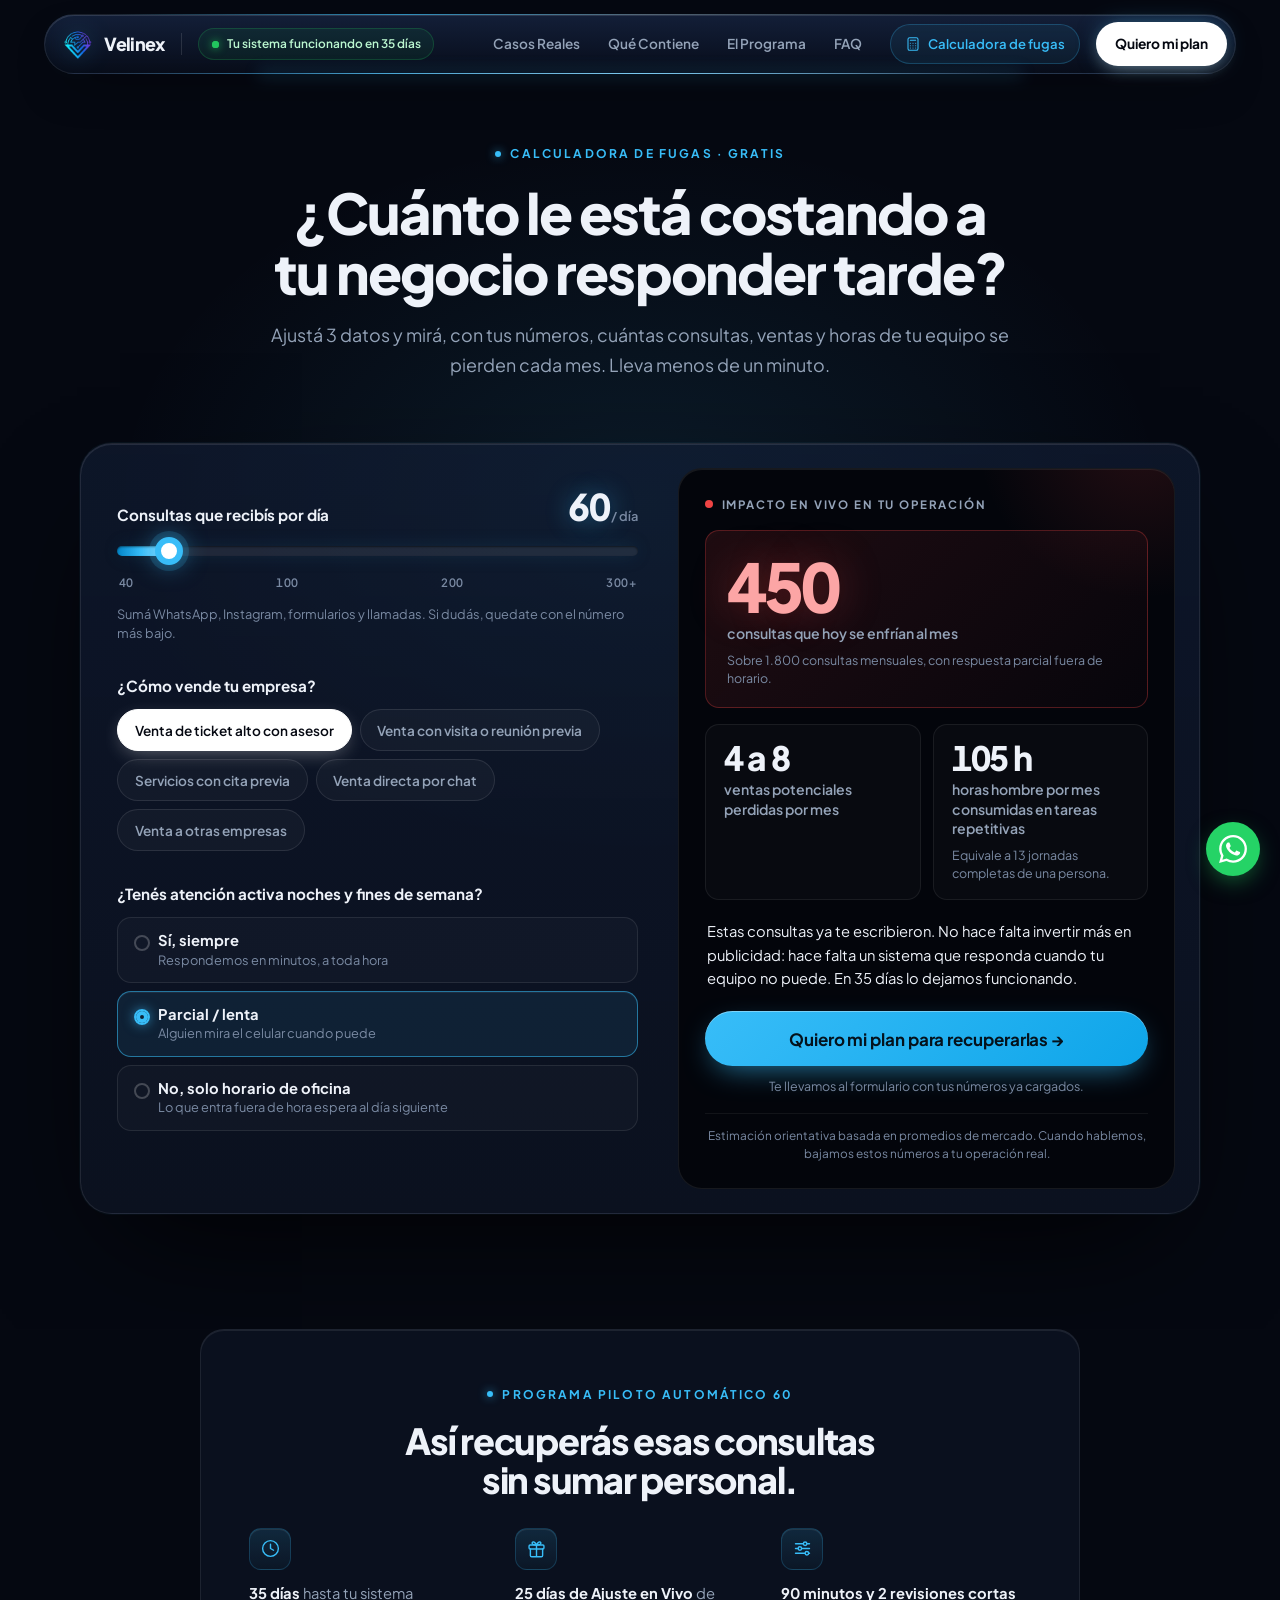
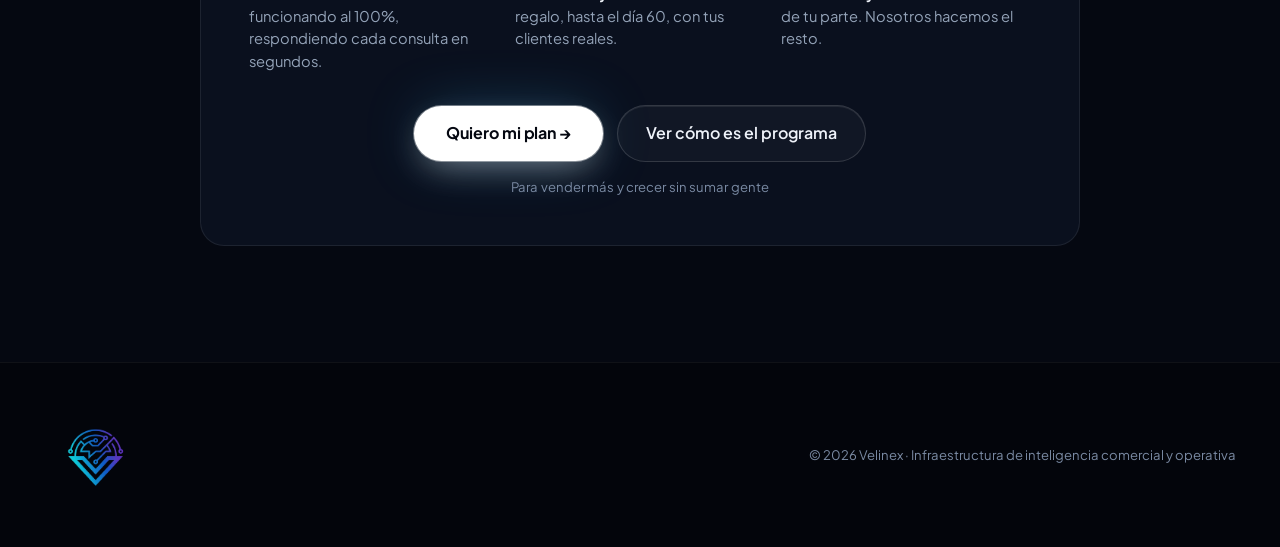
==== commit 1792cff6: "feat(landing): CTAs alineados en todas las páginas - Botones "Quiero mi plan" y línea de apoyo "Para" ====
--- a/calculadora.html
+++ b/calculadora.html
@@ -66,6 +66,12 @@
       href="assets/img/Velinex%20Full%20Iso%20NBG.webp"
       type="image/webp"
     />
+    <!-- Umami (analítica propia, sin cookies) -->
+    <script
+      defer
+      src="https://app-analytics.velinex.digital/script.js"
+      data-website-id="731b9c80-a08e-4046-bf20-d252dc0449bc"
+    ></script>
   </head>
   <body>
     <!-- Set de íconos SVG (mismo trazo que index.html) -->
@@ -239,7 +245,7 @@
             </div>
 
             <p class="leak-disclaimer">
-              Estimación orientativa basada en promedios de mercado. En la sesión de 30 minutos bajamos estos números a tu operación real.
+              Estimación orientativa basada en promedios de mercado. Cuando hablemos, bajamos estos números a tu operación real.
             </p>
           </div>
         </div>
@@ -274,15 +280,14 @@
               class="btn-primary btn-contrast"
               onclick="trackCTAClick('CTA_Calculadora_Programa')"
             >
-              Quiero mi plan de transformación →
+              Quiero mi plan →
             </a>
             <a href="index.html#programa" class="btn-secondary">
               Ver cómo es el programa
             </a>
           </div>
           <p class="cta-disclaimer">
-            30 minutos · Con tus propios números · Te lo llevás listo,
-            trabajemos juntos o no
+            Para vender más y crecer sin sumar gente
           </p>
         </div>
       </div>
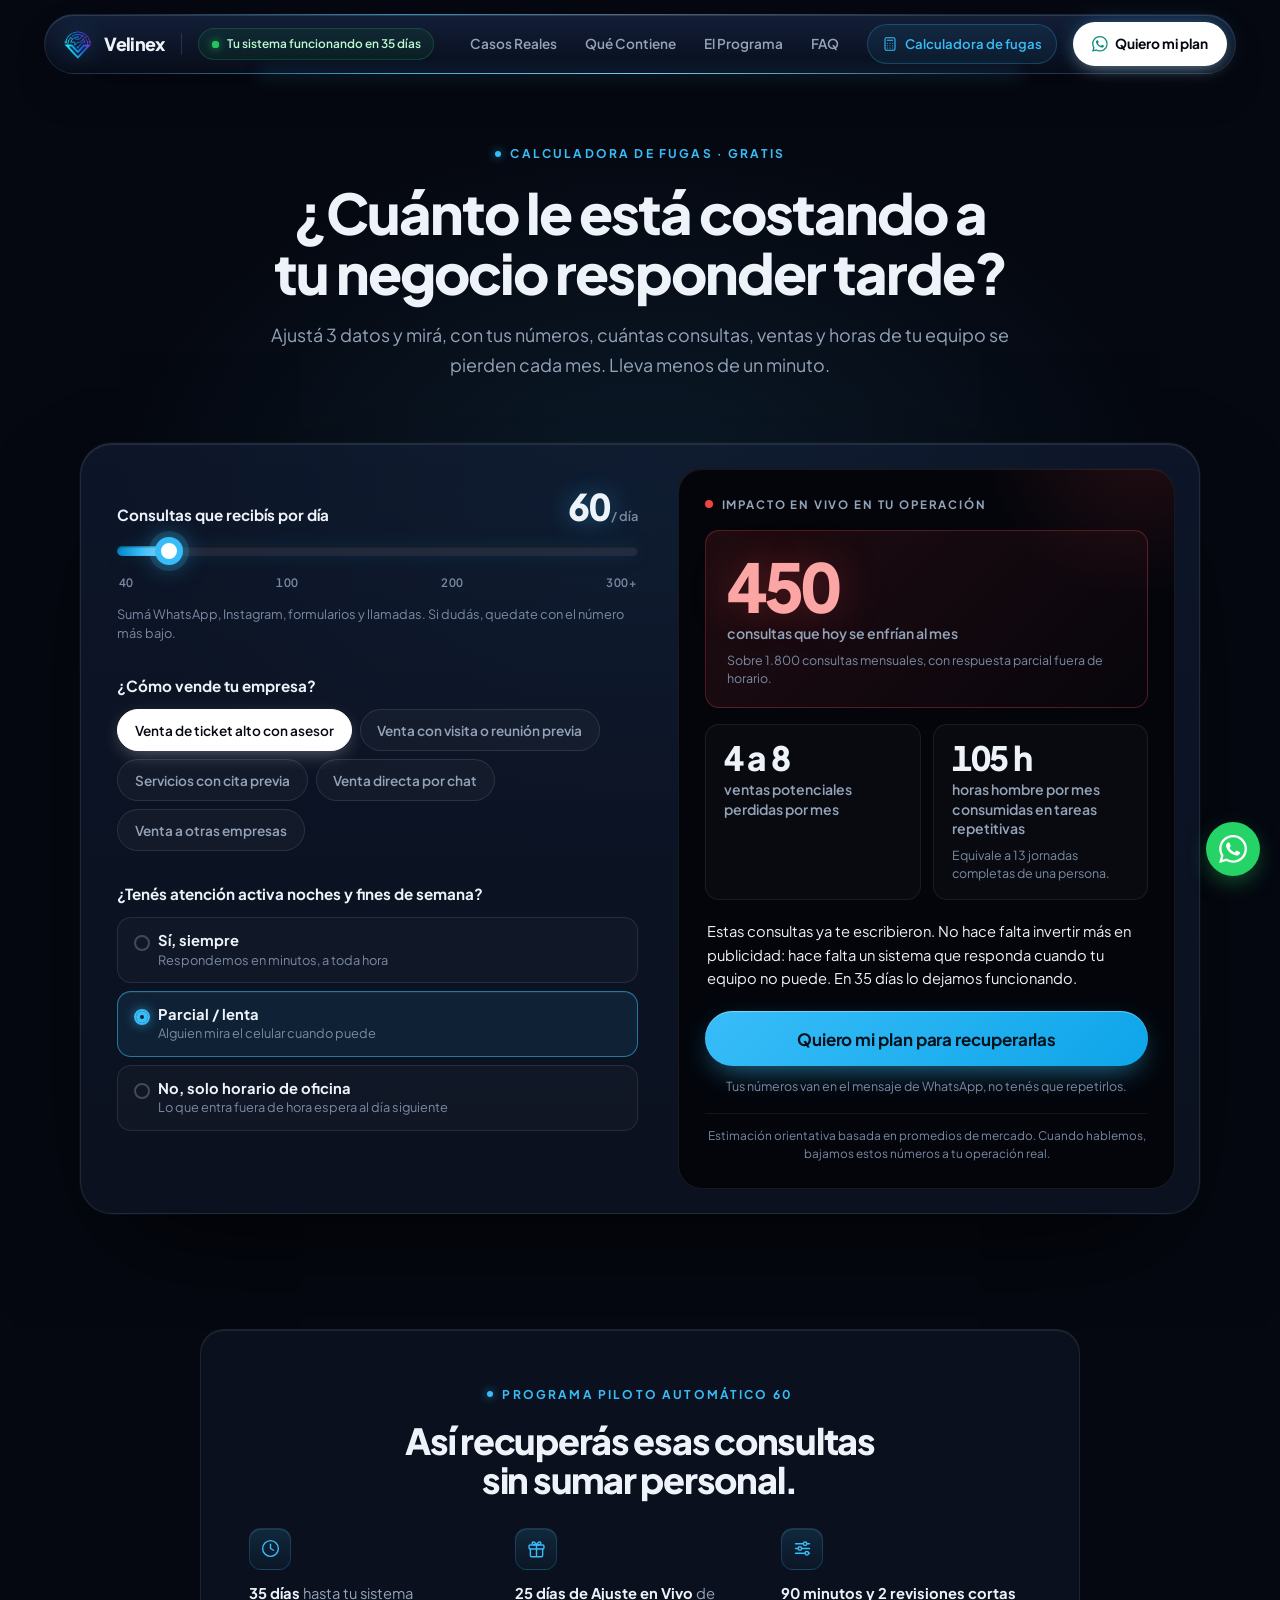
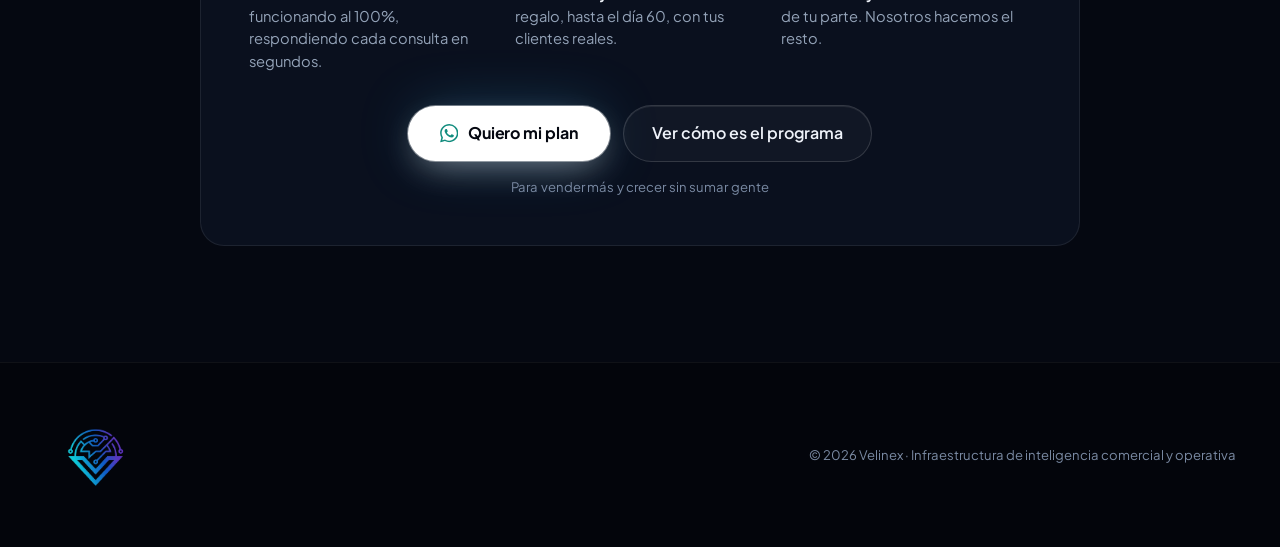
==== commit 7e5ff85d: "feat(contacto): todos los botones abren WhatsApp con mensaje según el origen Mentoría 1 a 1 con Facu" ====
--- a/calculadora.html
+++ b/calculadora.html
@@ -54,6 +54,7 @@
       gtag("js", new Date());
       gtag("config", "G-LWKQSM2B03");
     </script>
+    <script src="assets/js/medicion.js"></script>
     <link rel="stylesheet" href="style.css" />
     <link rel="preconnect" href="https://fonts.googleapis.com" />
     <link rel="preconnect" href="https://fonts.gstatic.com" crossorigin />
@@ -80,6 +81,7 @@
       <symbol id="i-clock" viewBox="0 0 24 24"><circle cx="12" cy="12" r="9"/><path d="M12 7v5l3.5 2"/></symbol>
       <symbol id="i-gift" viewBox="0 0 24 24"><rect x="3.5" y="8" width="17" height="4.5" rx="1.2"/><path d="M5 12.5v7.5a1.5 1.5 0 0 0 1.5 1.5h11a1.5 1.5 0 0 0 1.5-1.5v-7.5M12 8v13.5"/><path d="M12 8C10.5 4 7 3.5 7 5.8 7 7.5 9.5 8 12 8zM12 8c1.5-4 5-4.5 5-2.2C17 7.5 14.5 8 12 8z"/></symbol>
       <symbol id="i-tune" viewBox="0 0 24 24"><path d="M4 6.5h9M17 6.5h3M4 12h3M11 12h9M4 17.5h11M19 17.5h1"/><circle cx="15" cy="6.5" r="2"/><circle cx="9" cy="12" r="2"/><circle cx="17" cy="17.5" r="2"/></symbol>
+      <symbol id="i-wa" viewBox="0 0 24 24"><path d="M17.472 14.382c-.297-.149-1.758-.867-2.03-.967-.273-.099-.471-.148-.67.15-.197.297-.767.966-.94 1.164-.173.199-.347.223-.644.075-.297-.15-1.255-.463-2.39-1.475-.883-.788-1.48-1.761-1.653-2.059-.173-.297-.018-.458.13-.606.134-.133.298-.347.446-.52.149-.174.198-.298.298-.497.099-.198.05-.371-.025-.52-.075-.149-.669-1.612-.916-2.207-.242-.579-.487-.5-.669-.51a12.8 12.8 0 0 0-.57-.01c-.198 0-.52.074-.792.372-.272.297-1.04 1.016-1.04 2.479 0 1.462 1.065 2.875 1.213 3.074.149.198 2.096 3.2 5.077 4.487.709.306 1.262.489 1.694.625.712.227 1.36.195 1.871.118.571-.085 1.758-.719 2.006-1.413.248-.694.248-1.289.173-1.413-.074-.124-.272-.198-.57-.347m-5.421 7.403h-.004a9.87 9.87 0 0 1-5.031-1.378l-.361-.214-3.741.982.998-3.648-.235-.374a9.86 9.86 0 0 1-1.51-5.26c.001-5.45 4.436-9.884 9.888-9.884 2.64 0 5.122 1.03 6.988 2.898a9.82 9.82 0 0 1 2.893 6.994c-.003 5.45-4.437 9.884-9.885 9.884m8.413-18.297A11.815 11.815 0 0 0 12.05 0C5.495 0 .16 5.335.157 11.892c0 2.096.547 4.142 1.588 5.945L.057 24l6.305-1.654a11.882 11.882 0 0 0 5.683 1.448h.005c6.554 0 11.89-5.335 11.893-11.893a11.821 11.821 0 0 0-3.48-8.413Z"/></symbol>
     </svg>
 
     <!-- ============================================================
@@ -112,10 +114,11 @@
           <span>Calculadora<span class="nav-resource-extra"> de fugas</span></span>
         </a>
         <a
-          href="index.html#diagnostico"
+          href="https://wa.me/5493534270844"
           class="nav-cta"
-          onclick="trackCTAClick('CTA_Calculadora_Nav')"
+          data-wa="calc_nav"
         >
+          <svg class="icon icon-wa" aria-hidden="true"><use href="#i-wa" /></svg>
           Quiero mi plan
         </a>
       </div>
@@ -234,14 +237,14 @@
 
             <div class="leak-cta-row">
               <a
-                href="index.html#diagnostico"
-                class="btn-primary btn-large leak-cta"
+                href="https://wa.me/5493534270844"
+                class="btn-primary btn-large leak-cta btn-wa-cta"
                 id="leak-cta"
-                onclick="trackCTAClick('CTA_Simulador')"
+                data-wa="calc_resultado"
               >
-                Quiero mi plan para recuperarlas →
+                Quiero mi plan para recuperarlas
               </a>
-              <span class="leak-cta-note">Te llevamos al formulario con tus números ya cargados.</span>
+              <span class="leak-cta-note">Tus números van en el mensaje de WhatsApp, no tenés que repetirlos.</span>
             </div>
 
             <p class="leak-disclaimer">
@@ -276,11 +279,12 @@
           </ul>
           <div class="cta-group">
             <a
-              href="index.html#diagnostico"
-              class="btn-primary btn-contrast"
-              onclick="trackCTAClick('CTA_Calculadora_Programa')"
+              href="https://wa.me/5493534270844"
+              class="btn-primary btn-contrast btn-wa-cta"
+              data-wa="calc_programa"
             >
-              Quiero mi plan →
+              <svg class="icon icon-wa" aria-hidden="true"><use href="#i-wa" /></svg>
+              Quiero mi plan
             </a>
             <a href="index.html#programa" class="btn-secondary">
               Ver cómo es el programa
@@ -297,11 +301,10 @@
     <!-- WhatsApp Floating -->
     <a
       id="whatsapp-float"
-      href="https://api.whatsapp.com/send/?phone=5493534270844&text=Hola%20Manuel!%20😃&type=phone_number&app_absent=0"
-      target="_blank"
+      href="https://wa.me/5493534270844"
       class="whatsapp-float"
-      aria-label="Contactar por WhatsApp"
-      onclick="trackCTAClick('WhatsApp_Floating')"
+      aria-label="Escribir por WhatsApp"
+      data-wa="calc_flotante"
     >
       <svg class="whatsapp-icon" viewBox="0 0 24 24" fill="white">
         <path
@@ -323,5 +326,6 @@
     </footer>
 
     <script src="assets/js/index.js"></script>
+    <script src="assets/js/whatsapp.js"></script>
   </body>
 </html>
--- a/style.css
+++ b/style.css
@@ -2518,6 +2518,205 @@
   color: var(--text);
 }
 
+/* Cómo sigue después de enviar (#diagnostico) */
+.entry-steps {
+  list-style: none;
+  display: flex;
+  flex-wrap: wrap;
+  justify-content: center;
+  gap: 0.75rem;
+  margin: 1.75rem auto 0;
+  padding: 0;
+  max-width: 760px;
+}
+.entry-steps li {
+  display: flex;
+  align-items: center;
+  gap: 0.6rem;
+  padding: 0.6rem 0.95rem;
+  border-radius: var(--radius-sm);
+  background: var(--surface-card);
+  border: var(--border-subtle);
+  font-size: 0.9rem;
+  color: var(--text-secondary);
+  text-align: left;
+}
+.entry-steps li strong {
+  flex-shrink: 0;
+  width: 24px;
+  height: 24px;
+  border-radius: 50%;
+  display: inline-flex;
+  align-items: center;
+  justify-content: center;
+  font-size: 0.78rem;
+  color: var(--accent);
+  background: var(--accent-subtle);
+  border: var(--border-accent);
+}
+.closing-cta-head .entry-steps-note {
+  font-size: 0.88rem;
+  color: var(--text-muted);
+  margin: 1rem auto 0;
+}
+
+/* ── CONTACTO POR WHATSAPP (28/10) ───────────────────────── */
+.icon.icon-wa {
+  fill: currentColor;
+  stroke: none;
+  width: 1.15em;
+  height: 1.15em;
+}
+.nav-cta {
+  display: inline-flex;
+  align-items: center;
+  gap: 0.45rem;
+}
+.nav-cta .icon-wa {
+  color: #128c7e;
+}
+.btn-wa-cta {
+  gap: 0.6rem;
+}
+.btn-wa-cta .icon-wa {
+  color: #128c7e;
+  transition: transform var(--duration) var(--ease-spring);
+}
+.btn-wa-cta:hover .icon-wa {
+  transform: scale(1.12) rotate(-6deg);
+}
+
+/* Cómo se arranca (#diagnostico) */
+.apply-steps {
+  list-style: none;
+  margin: 0 auto;
+  padding: 0;
+  max-width: 1040px;
+  display: grid;
+  grid-template-columns: repeat(3, 1fr);
+  gap: 1rem;
+  counter-reset: none;
+}
+.apply-step {
+  position: relative;
+  text-align: left;
+  padding: 1.6rem 1.5rem 1.5rem;
+  border-radius: var(--radius-lg);
+  background: var(--surface-card);
+  border: var(--border-subtle);
+  box-shadow: var(--edge-light);
+  transition:
+    border-color var(--duration) var(--ease),
+    transform var(--duration) var(--ease),
+    background var(--duration) var(--ease);
+}
+.apply-step:hover {
+  border-color: rgba(56, 189, 248, 0.28);
+  background: var(--surface-card-hover);
+  transform: translateY(-3px);
+}
+.apply-step + .apply-step::before {
+  content: "";
+  position: absolute;
+  top: 2.35rem;
+  left: -1rem;
+  width: 1rem;
+  height: 1px;
+  background: linear-gradient(90deg, rgba(56, 189, 248, 0), rgba(56, 189, 248, 0.5));
+}
+.apply-step-num {
+  display: inline-flex;
+  align-items: center;
+  justify-content: center;
+  min-width: 2.4rem;
+  height: 1.6rem;
+  padding: 0 0.6rem;
+  margin-bottom: 1rem;
+  border-radius: 999px;
+  font-size: 0.78rem;
+  font-weight: 800;
+  letter-spacing: 0.06em;
+  color: var(--accent);
+  background: var(--accent-subtle);
+  border: 1px solid var(--accent-border);
+}
+.apply-step h3 {
+  font-size: 1.12rem;
+  letter-spacing: -0.02em;
+  margin-bottom: 0.5rem;
+  color: var(--text);
+}
+.apply-step p {
+  font-size: 0.94rem;
+  line-height: 1.6;
+  color: var(--text-secondary);
+  margin: 0;
+}
+.apply-cta {
+  text-align: center;
+  margin-top: clamp(2rem, 4vw, 2.75rem);
+}
+.apply-cta .btn-primary {
+  font-size: 1.12rem;
+  padding: 1.15rem 2.8rem;
+}
+.apply-cta-note {
+  font-size: 0.86rem;
+  color: var(--text-muted);
+  margin-top: 0.9rem;
+}
+@media (max-width: 768px) {
+  .apply-steps {
+    grid-template-columns: 1fr;
+    gap: 0.75rem;
+  }
+  .apply-step {
+    padding: 1.25rem 1.2rem;
+  }
+  .apply-step + .apply-step::before {
+    display: none;
+  }
+  .apply-cta .btn-primary {
+    width: 100%;
+    padding: 1.1rem 1.5rem;
+  }
+  /* En el celular el botón fijo de abajo ya abre WhatsApp. */
+  .whatsapp-float {
+    display: none;
+  }
+}
+
+/* Agenda para quien califica (#diag-calendar) */
+.diag-calendar {
+  margin-top: 1.5rem;
+}
+.diag-calendar-eyebrow {
+  font-size: 0.78rem;
+  font-weight: 700;
+  letter-spacing: 0.08em;
+  text-transform: uppercase;
+  color: var(--green);
+  margin-bottom: 0.5rem;
+}
+.diag-calendar h3 {
+  font-size: clamp(1.35rem, 2.6vw, 1.75rem);
+  margin-bottom: 0.6rem;
+}
+.diag-calendar-sub {
+  color: var(--text-secondary);
+  font-size: 0.95rem;
+  line-height: 1.6;
+  margin-bottom: 1.25rem;
+}
+.diag-calendar-embed {
+  min-height: 560px;
+  width: 100%;
+  overflow: auto;
+  border-radius: var(--radius-md);
+  background: var(--primary);
+  border: 1px solid rgba(255, 255, 255, 0.08);
+}
+
 /* ── FAQ (#faq) ─────────────────────────────────────────── */
 .faq {
   background: var(--canvas);
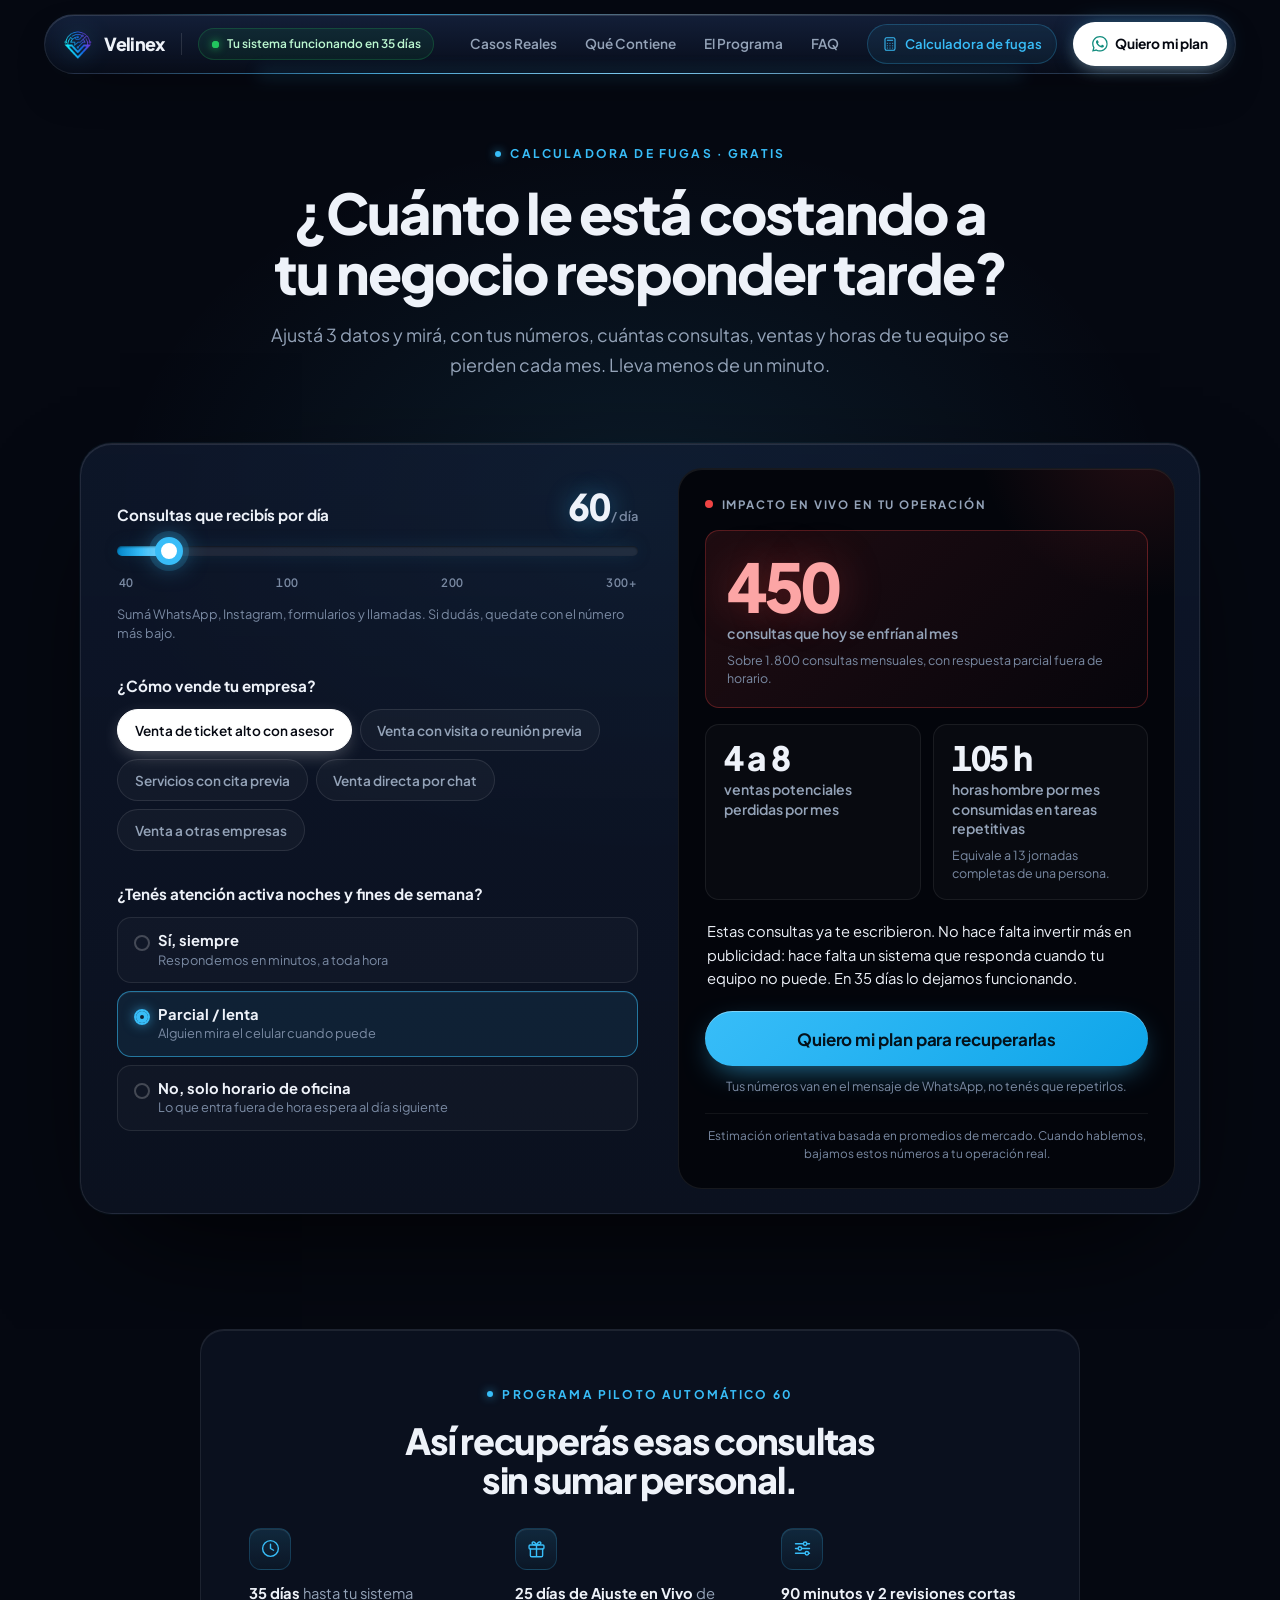
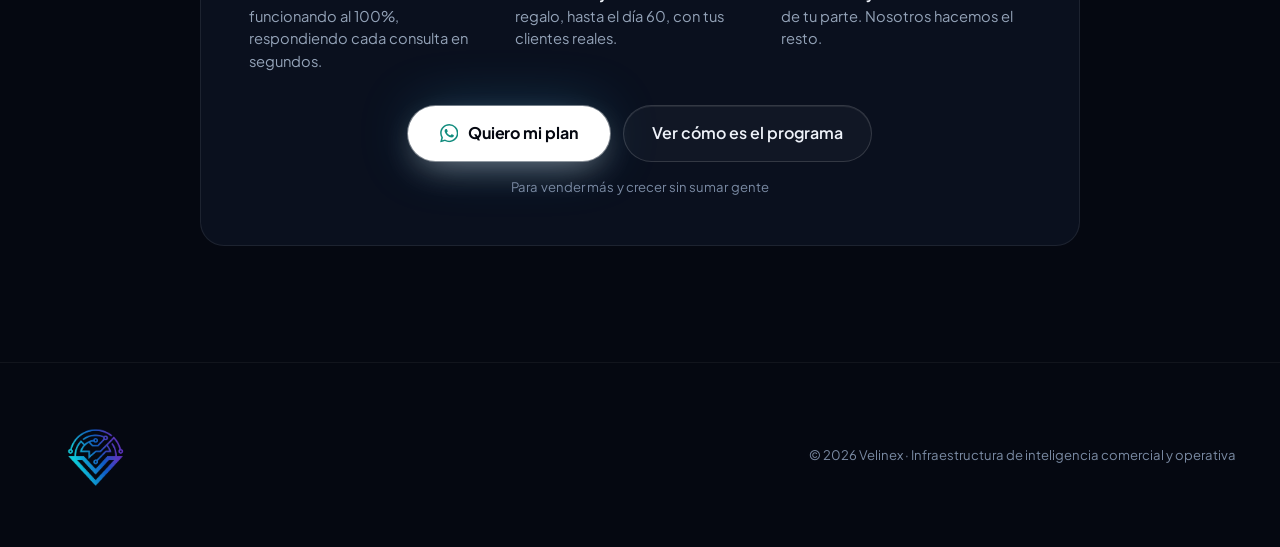
==== commit 86901c53: "feat(landing): toque editorial propio, sección de quién lo hace y demos listas para activar - Titula" ====
--- a/calculadora.html
+++ b/calculadora.html
@@ -298,21 +298,6 @@
     </section>
     </main>
 
-    <!-- WhatsApp Floating -->
-    <a
-      id="whatsapp-float"
-      href="https://wa.me/5493534270844"
-      class="whatsapp-float"
-      aria-label="Escribir por WhatsApp"
-      data-wa="calc_flotante"
-    >
-      <svg class="whatsapp-icon" viewBox="0 0 24 24" fill="white">
-        <path
-          d="M17.472 14.382c-.297-.149-1.758-.867-2.03-.967-.273-.099-.471-.148-.67.15-.197.297-.767.966-.94 1.164-.173.199-.347.223-.644.075-.297-.15-1.255-.463-2.39-1.475-.883-.788-1.48-1.761-1.653-2.059-.173-.297-.018-.458.13-.606.134-.133.298-.347.446-.52.149-.174.198-.298.298-.497.099-.198.05-.371-.025-.52-.075-.149-.669-1.612-.916-2.207-.242-.579-.487-.5-.669-.51a12.8 12.8 0 0 0-.57-.01c-.198 0-.52.074-.792.372-.272.297-1.04 1.016-1.04 2.479 0 1.462 1.065 2.875 1.213 3.074.149.198 2.096 3.2 5.077 4.487.709.306 1.262.489 1.694.625.712.227 1.36.195 1.871.118.571-.085 1.758-.719 2.006-1.413.248-.694.248-1.289.173-1.413-.074-.124-.272-.198-.57-.347m-5.421 7.403h-.004a9.87 9.87 0 0 1-5.031-1.378l-.361-.214-3.741.982.998-3.648-.235-.374a9.86 9.86 0 0 1-1.51-5.26c.001-5.45 4.436-9.884 9.888-9.884 2.64 0 5.122 1.03 6.988 2.898a9.82 9.82 0 0 1 2.893 6.994c-.003 5.45-4.437 9.884-9.885 9.884m8.413-18.297A11.815 11.815 0 0 0 12.05 0C5.495 0 .16 5.335.157 11.892c0 2.096.547 4.142 1.588 5.945L.057 24l6.305-1.654a11.882 11.882 0 0 0 5.683 1.448h.005c6.554 0 11.89-5.335 11.893-11.893a11.821 11.821 0 0 0-3.48-8.413Z"
-        />
-      </svg>
-    </a>
-
     <footer>
       <div class="container footer-inner">
         <img
--- a/style.css
+++ b/style.css
@@ -517,17 +517,14 @@
 
 /* Pastilla de contraste invertido (patrón de titular principal) */
 .hero-badge-highlight {
-  display: inline-block;
-  background-color: var(--pill-contrast-bg);
-  color: var(--pill-contrast-text);
+  display: inline;
+  background: none;
+  color: #ffffff;
   font-weight: 800;
-  padding: 0.15em 0.45em;
-  border-radius: 10px;
+  padding: 0;
+  border-radius: 0;
   letter-spacing: -0.02em;
-  box-shadow: 0 4px 20px rgba(255, 255, 255, 0.15);
-  margin-top: 0.15em;
-  -webkit-box-decoration-break: clone;
-  box-decoration-break: clone;
+  box-shadow: none;
 }
 
 .hero-subtitle {
@@ -997,61 +994,328 @@
   background: rgba(34, 197, 94, 0.14);
   margin-top: 0.1rem;
 }
-/* ── DOLOR (#dolor) ─────────────────────────────────────── */
+/* ── DOLOR (#dolor): CONSOLA DE DIAGNÓSTICO OBSIDIAN ──────── */
 .pain-section {
-  background: var(--alt-bg);
+  position: relative;
+  background:
+    radial-gradient(ellipse 90% 65% at 50% 15%, rgba(56, 189, 248, 0.08) 0%, rgba(99, 102, 241, 0.03) 45%, transparent 75%),
+    var(--canvas);
   padding: var(--section-pad) 0;
   border-top: 1px solid rgba(255, 255, 255, 0.05);
   border-bottom: 1px solid rgba(255, 255, 255, 0.05);
 }
-.pain-grid {
+
+.pain-console {
   display: grid;
-  grid-template-columns: repeat(6, minmax(0, 1fr));
-  gap: 1.25rem;
-}
-.pain-card {
-  grid-column: span 2;
-  padding: clamp(1.5rem, 3vw, 2.1rem);
+  grid-template-columns: repeat(4, minmax(0, 1fr));
+  gap: 1px;
+  background: rgba(56, 189, 248, 0.12);
+  border: 1px solid rgba(56, 189, 248, 0.14);
+  border-radius: var(--radius-lg);
+  overflow: hidden;
+  box-shadow: 0 20px 45px -15px rgba(0, 0, 0, 0.65), 0 0 35px rgba(56, 189, 248, 0.04);
+  margin-top: clamp(2rem, 4vw, 3rem);
+}
+
+.pain-panel {
+  position: relative;
   display: flex;
   flex-direction: column;
-  gap: 0.75rem;
-}
-.pain-card--lead {
-  grid-column: span 4;
-  background:
-    radial-gradient(80% 140% at 100% 0%, rgba(239, 68, 68, 0.1), transparent 60%),
-    var(--surface-card);
-  border-color: rgba(239, 68, 68, 0.22);
-}
-.pain-card--wide {
-  grid-column: span 4;
-}
-.pain-num {
-  font-size: 0.78rem;
+  gap: 1rem;
+  padding: clamp(1.25rem, 2vw, 1.6rem);
+  background: linear-gradient(180deg, rgba(8, 14, 28, 0.95) 0%, rgba(5, 8, 17, 0.98) 100%);
+  transition: background 0.3s var(--ease);
+}
+
+.pain-panel:hover {
+  background: linear-gradient(180deg, rgba(12, 22, 44, 0.98) 0%, rgba(7, 12, 24, 0.99) 100%);
+}
+
+.pain-panel-cab {
+  display: flex;
+  align-items: center;
+  justify-content: space-between;
+  gap: 0.5rem;
+  font-family: var(--font-mono, 'JetBrains Mono', monospace);
+  font-size: 0.72rem;
+  letter-spacing: 0.1em;
+  text-transform: uppercase;
+  color: var(--text-muted);
+}
+
+.pain-hud-tag b {
+  color: var(--cyan, #38bdf8);
   font-weight: 700;
-  letter-spacing: 0.12em;
+}
+
+.pain-hud-div {
+  opacity: 0.5;
+}
+
+.pain-badge-micro {
+  display: inline-flex;
+  align-items: center;
+  padding: 2px 8px;
+  border-radius: 999px;
+  font-size: 0.68rem;
+  font-weight: 600;
+  letter-spacing: 0.04em;
+  white-space: nowrap;
+}
+
+.pain-badge--danger {
+  background: rgba(239, 68, 68, 0.14);
+  color: #fca5a5;
+  border: 1px solid rgba(239, 68, 68, 0.25);
+}
+
+.pain-badge--warning {
+  background: rgba(245, 158, 11, 0.14);
+  color: #fcd34d;
+  border: 1px solid rgba(245, 158, 11, 0.25);
+}
+
+.pain-badge--info {
+  background: rgba(56, 189, 248, 0.14);
+  color: #7dd3fc;
+  border: 1px solid rgba(56, 189, 248, 0.25);
+}
+
+.pain-badge--neutral {
+  background: rgba(148, 163, 184, 0.14);
+  color: #cbd5e1;
+  border: 1px solid rgba(148, 163, 184, 0.25);
+}
+
+.pain-mini {
+  position: relative;
+  display: flex;
+  flex-direction: column;
+  justify-content: center;
+  gap: 0.5rem;
+  min-height: 145px;
+  padding: 0.85rem;
+  background: rgba(3, 6, 14, 0.85);
+  border: 1px solid rgba(255, 255, 255, 0.06);
+  border-radius: var(--radius-md);
+  overflow: hidden;
+}
+
+.pain-mini::after {
+  content: "";
+  position: absolute;
+  inset: 0;
+  pointer-events: none;
+  background: repeating-linear-gradient(
+    to bottom,
+    rgba(56, 189, 248, 0.015) 0 1px,
+    transparent 1px 3px
+  );
+}
+
+.pain-mini-badge {
+  position: absolute;
+  top: 8px;
+  right: 8px;
+  padding: 2px 7px;
+  border-radius: 4px;
+  background: rgba(239, 68, 68, 0.2);
+  color: #fca5a5;
+  font-family: var(--font-mono, monospace);
+  font-size: 0.65rem;
+  font-weight: 700;
+  letter-spacing: 0.04em;
+  border: 1px solid rgba(239, 68, 68, 0.3);
+  z-index: 2;
+}
+
+.pain-bubble {
+  max-width: 90%;
+  padding: 0.4rem 0.65rem;
+  border-radius: 8px 8px 8px 2px;
+  font-size: 0.74rem;
+  line-height: 1.35;
+  color: rgba(238, 242, 249, 0.9);
+  word-break: break-word;
+  position: relative;
+  z-index: 1;
+}
+
+.pain-bubble--in {
+  align-self: flex-start;
+  background: rgba(255, 255, 255, 0.06);
+  border: 1px solid rgba(255, 255, 255, 0.08);
+}
+
+.pain-bubble--out {
+  align-self: flex-end;
+  background: rgba(56, 189, 248, 0.12);
+  border: 1px solid rgba(56, 189, 248, 0.2);
+  color: #bae6fd;
+  border-radius: 8px 8px 2px 8px;
+}
+
+.pain-bubble-time {
+  display: block;
+  font-size: 0.62rem;
+  font-family: var(--font-mono, monospace);
   color: var(--text-muted);
-  font-variant-numeric: tabular-nums;
-  margin-bottom: 0.75rem;
-}
-.pain-card--lead .pain-num {
-  color: #fca5a5;
-}
-.pain-card h3 {
-  font-size: clamp(1.15rem, 1.8vw, 1.4rem);
+  margin-bottom: 2px;
+}
+
+.pain-chat-thread {
+  display: flex;
+  flex-direction: column;
+  gap: 0.35rem;
+  position: relative;
+  z-index: 1;
+}
+
+.pain-mini-status {
+  display: inline-flex;
+  align-items: center;
+  gap: 6px;
+  margin-top: 4px;
+  font-size: 0.68rem;
+  color: var(--text-muted);
+  font-family: var(--font-mono, monospace);
+  position: relative;
+  z-index: 1;
+}
+
+.pain-pulse-dot {
+  width: 6px;
+  height: 6px;
+  border-radius: 50%;
+  flex-shrink: 0;
+}
+
+.pain-pulse-dot--amber {
+  background: #f59e0b;
+  box-shadow: 0 0 8px rgba(245, 158, 11, 0.8);
+  animation: painPulse 1.8s infinite;
+}
+
+.pain-pulse-dot--red {
+  background: #ef4444;
+  box-shadow: 0 0 8px rgba(239, 68, 68, 0.8);
+  animation: painPulse 1.8s infinite;
+}
+
+.pain-pulse-dot--cyan {
+  background: #38bdf8;
+  box-shadow: 0 0 8px rgba(56, 189, 248, 0.8);
+  animation: painPulse 1.8s infinite;
+}
+
+@keyframes painPulse {
+  0%, 100% { opacity: 1; transform: scale(1); }
+  50% { opacity: 0.4; transform: scale(0.85); }
+}
+
+.pain-chips {
+  display: flex;
+  flex-direction: column;
+  gap: 4px;
+  margin-top: 12px;
+  position: relative;
+  z-index: 1;
+}
+
+.pain-chip {
+  align-self: flex-start;
+  padding: 3px 8px;
+  border-radius: 4px;
+  background: rgba(255, 255, 255, 0.05);
+  border: 1px solid rgba(255, 255, 255, 0.08);
+  font-size: 0.72rem;
+  color: rgba(238, 242, 249, 0.85);
+}
+
+.pain-meter-row {
+  display: grid;
+  grid-template-columns: 75px 1fr 38px;
+  align-items: center;
+  gap: 6px;
+  font-size: 0.68rem;
+  font-family: var(--font-mono, monospace);
+  color: var(--text-muted);
+  position: relative;
+  z-index: 1;
+}
+
+.pain-meter-bar {
+  height: 5px;
+  background: rgba(255, 255, 255, 0.08);
+  border-radius: 3px;
+  overflow: hidden;
+}
+
+.pain-meter-bar span {
+  display: block;
+  height: 100%;
+  background: var(--cyan, #38bdf8);
+}
+
+.pain-meter-bar--danger span {
+  background: #ef4444;
+}
+
+.pain-meter-val {
+  text-align: right;
   font-weight: 700;
-  letter-spacing: -0.02em;
+  color: var(--text-primary);
+}
+
+.pain-body {
+  display: flex;
+  flex-direction: column;
+  gap: 0.45rem;
+  flex-grow: 1;
+}
+
+.pain-label {
+  font-size: 1.05rem;
+  font-weight: 700;
+  color: var(--text);
+  letter-spacing: -0.015em;
   line-height: 1.25;
-}
-.pain-card--lead h3 {
-  font-size: clamp(1.35rem, 2.4vw, 1.85rem);
-}
-.pain-card p {
-  font-size: 0.96rem;
+  margin: 0;
+}
+
+.pain-cause {
+  font-size: 0.86rem;
+  line-height: 1.5;
   color: var(--text-secondary);
-  line-height: 1.65;
-  max-width: 60ch;
-}
+  margin: 0;
+}
+
+.pain-impact {
+  display: flex;
+  align-items: flex-start;
+  gap: 8px;
+  padding-top: 0.85rem;
+  border-top: 1px solid rgba(255, 255, 255, 0.07);
+  font-size: 0.84rem;
+  line-height: 1.45;
+  font-weight: 600;
+  color: #bae6fd;
+  transition: transform 0.25s var(--ease);
+}
+
+.pain-panel:hover .pain-impact {
+  transform: translateX(3px);
+}
+
+.pain-impact-arrow {
+  color: var(--cyan, #38bdf8);
+  font-family: var(--font-mono, monospace);
+  font-weight: 800;
+  font-size: 1rem;
+  line-height: 1.1;
+  flex-shrink: 0;
+}
+
 .pain-closer {
   max-width: 760px;
   margin: clamp(2.5rem, 5vw, 3.5rem) auto 0;
@@ -1061,10 +1325,12 @@
   color: var(--text-secondary);
   text-wrap: balance;
 }
+
 .pain-closer strong {
   color: var(--text);
   font-weight: 700;
 }
+
 .pain-closer-link {
   display: inline-block;
   margin-top: 0.6rem;
@@ -1075,9 +1341,25 @@
   text-underline-offset: 0.25em;
   transition: text-decoration-color var(--duration) var(--ease);
 }
+
 .pain-closer-link:hover,
 .pain-closer-link:focus-visible {
   text-decoration-color: var(--accent);
+}
+
+/* Fallback legacy pain classes */
+.pain-grid {
+  display: grid;
+  grid-template-columns: repeat(6, minmax(0, 1fr));
+  gap: 1.25rem;
+}
+
+.pain-card {
+  grid-column: span 2;
+  padding: clamp(1.5rem, 3vw, 2.1rem);
+  display: flex;
+  flex-direction: column;
+  gap: 0.75rem;
 }
 
 /* ── QUÉ CONTIENE (#que-contiene) ───────────────────────── */
@@ -3182,8 +3464,8 @@
     font-size: clamp(1.9rem, 8.4vw, 2.6rem);
   }
   .hero-badge-highlight {
-    border-radius: 8px;
-    padding: 0.08em 0.35em;
+    border-radius: 0;
+    padding: 0;
   }
 
   .stats-strip {
@@ -3255,6 +3537,18 @@
   .case-metric + .case-metric {
     border-left: 0;
     border-top: 1px solid rgba(255, 255, 255, 0.07);
+  }
+  .pain-console {
+    grid-template-columns: 1fr;
+    gap: 12px;
+    background: transparent;
+    border: none;
+    overflow: visible;
+    box-shadow: none;
+  }
+  .pain-panel {
+    border: 1px solid rgba(56, 189, 248, 0.14);
+    border-radius: var(--radius-md);
   }
   .pain-grid {
     grid-template-columns: 1fr;
@@ -3474,3 +3768,618 @@
     padding: calc(var(--nav-h) + var(--nav-offset) + 1.5rem) 0 3rem;
   }
 }
+
+/* ── VELINEX SEAMLESS PRO CLOSING ── */
+.diagnostic-flow-section {
+  position: relative;
+  padding: clamp(5rem, 10vw, 8rem) 0 clamp(4rem, 8vw, 6rem);
+  background:
+    radial-gradient(ellipse 90% 65% at 50% 35%, rgba(56, 189, 248, 0.1) 0%, rgba(99, 102, 241, 0.04) 50%, transparent 80%),
+    var(--canvas);
+  border-top: 1px solid rgba(255, 255, 255, 0.05);
+  overflow: hidden;
+}
+.closing-cta-head--seamless {
+  max-width: 780px;
+  margin: 0 auto;
+  text-align: center;
+}
+.closing-cta-head--seamless .scarcity-tag {
+  margin-bottom: 1.5rem;
+  display: inline-flex;
+}
+.closing-cta-head--seamless h2 {
+  font-size: clamp(2rem, 4vw, 3rem);
+  font-weight: 800;
+  line-height: 1.15;
+  letter-spacing: -0.03em;
+  margin-bottom: 1.25rem;
+  color: var(--text);
+}
+.closing-cta-head--seamless .closing-cta-sub {
+  font-size: clamp(1rem, 1.8vw, 1.15rem);
+  line-height: 1.6;
+  color: var(--text-secondary);
+  max-width: 620px;
+  margin: 0 auto 2.25rem;
+}
+.text-gradient-velinex {
+  background: linear-gradient(135deg, #38bdf8 0%, #818cf8 100%);
+  -webkit-background-clip: text;
+  -webkit-text-fill-color: transparent;
+  display: inline-block;
+}
+footer {
+  border-top: 1px solid rgba(255, 255, 255, 0.05);
+  background: var(--canvas);
+  padding: 2.5rem 0;
+}
+
+@media (min-width: 641px) and (max-width: 1023px) {
+  .pain-console {
+    grid-template-columns: repeat(2, minmax(0, 1fr));
+  }
+}
+
+/* ============================================================
+   CAPA EDITORIAL · landing (body.lp) · 2026-10-30
+   Toque propio para que la web no parezca hecha con una plantilla:
+   titulares en crema cálido, una palabra en serif itálica con
+   degradé celeste, etiquetas en mono numeradas, menos cajas y más
+   líneas finas. Solo aplica a index.html (body.lp); recursos.html
+   y puente.html no cambian.
+============================================================ */
+body.lp {
+  --ink: #f3eee6;
+  --ink-soft: #cfc9bf;
+  --line: rgba(243, 238, 230, 0.09);
+  --line-strong: rgba(243, 238, 230, 0.16);
+  --serif: "Instrument Serif", Georgia, "Times New Roman", serif;
+  --font-mono: "JetBrains Mono", ui-monospace, "SFMono-Regular", monospace;
+  --text-secondary: #9fabbd;
+  counter-reset: seccion;
+  background:
+    radial-gradient(1200px 700px at 85% -10%, rgba(56, 189, 248, 0.09), transparent 60%),
+    radial-gradient(900px 600px at -10% 30%, rgba(14, 165, 233, 0.05), transparent 60%),
+    #04060c;
+}
+
+/* Grano fino: le saca el brillo "digital" plano al fondo */
+body.lp::before {
+  content: "";
+  position: fixed;
+  inset: 0;
+  z-index: 60;
+  pointer-events: none;
+  opacity: 0.045;
+  background-image: url("data:image/svg+xml;utf8,<svg xmlns='http://www.w3.org/2000/svg' width='160' height='160'><filter id='n'><feTurbulence type='fractalNoise' baseFrequency='0.9' numOctaves='2' stitchTiles='stitch'/></filter><rect width='100%' height='100%' filter='url(%23n)'/></svg>");
+}
+
+/* ── Tipografía ─────────────────────────────────────────── */
+body.lp h1,
+body.lp section h2,
+body.lp .case-hero h3 {
+  color: var(--ink);
+}
+body.lp .serif-accent {
+  font-family: var(--serif);
+  font-style: italic;
+  font-weight: 400;
+  letter-spacing: -0.01em;
+  font-size: 1.1em;
+  line-height: 0.95;
+  padding-right: 0.08em;
+  background: linear-gradient(100deg, #e0f2fe 0%, #7dd3fc 40%, #38bdf8 100%);
+  -webkit-background-clip: text;
+  background-clip: text;
+  color: transparent;
+}
+
+/* Etiquetas de sección: mono, numeradas solas (las secciones ocultas no cuentan) */
+body.lp .section-eyebrow {
+  font-family: var(--font-mono);
+  font-weight: 500;
+  font-size: 0.72rem;
+  letter-spacing: 0.14em;
+  color: var(--text-muted);
+  gap: 0;
+}
+body.lp .section-eyebrow::before {
+  display: none;
+}
+body.lp section:not([hidden]) .section-eyebrow .idx::before {
+  counter-increment: seccion;
+  content: counter(seccion, decimal-leading-zero);
+  color: var(--accent);
+}
+body.lp .section-eyebrow .idx::after {
+  content: "";
+  display: inline-block;
+  width: 26px;
+  height: 1px;
+  margin: 0 0.7rem;
+  vertical-align: middle;
+  background: var(--line-strong);
+}
+
+/* Cabeceras alineadas a la izquierda, como una revista */
+body.lp .section-head {
+  text-align: left;
+  margin-left: 0;
+  max-width: 860px;
+}
+body.lp .section-head .section-subtitle {
+  margin: 0;
+}
+body.lp .section-head--split {
+  max-width: none;
+}
+
+/* Separación entre secciones: una línea fina, sin bloques de color */
+body.lp main > section,
+body.lp > section {
+  border-top: 1px solid var(--line);
+}
+
+/* ── Nav ────────────────────────────────────────────────── */
+body.lp .site-nav-links a {
+  font-size: 0.86rem;
+}
+
+/* ── Hero ───────────────────────────────────────────────── */
+body.lp .hero-kicker {
+  font-family: var(--font-mono);
+  font-size: 0.74rem;
+  letter-spacing: 0.14em;
+  text-transform: uppercase;
+  color: var(--text-muted);
+  margin-bottom: 1.6rem;
+  animation: fadeInUp 0.6s var(--ease-out) both;
+}
+body.lp .hero h1 {
+  font-size: clamp(2.3rem, 5.4vw, 4.4rem);
+  letter-spacing: -0.04em;
+  line-height: 1.04;
+}
+body.lp .hero-subtitle {
+  font-weight: 400;
+  color: var(--ink-soft);
+  opacity: 0.85;
+}
+
+/* Cifras del hero: sin caja, separadas por líneas */
+body.lp .stats-strip {
+  background: none;
+  border: 0;
+  border-top: 1px solid var(--line);
+  border-bottom: 1px solid var(--line);
+  border-radius: 0;
+  box-shadow: none;
+  backdrop-filter: none;
+}
+body.lp .stats-strip-item {
+  background: none;
+}
+body.lp .stats-strip-item + .stats-strip-item {
+  border-left: 1px solid var(--line);
+}
+body.lp .stats-strip-num {
+  color: var(--ink);
+}
+body.lp .stats-strip-label {
+  color: var(--text-muted);
+}
+body.lp .vsl-title {
+  font-family: var(--font-mono);
+  font-weight: 400;
+  font-size: 0.78rem;
+  letter-spacing: 0.06em;
+  text-transform: uppercase;
+  color: var(--text-muted);
+}
+body.lp .hero-media .yt-lazy {
+  border-radius: 10px;
+}
+
+/* ── Superficies: menos redondeo, menos brillo ─────────── */
+body.lp .case-hero,
+body.lp .puv-card,
+body.lp .filter-card {
+  border-radius: 10px;
+  background: rgba(10, 14, 23, 0.72);
+  border: 1px solid var(--line);
+  box-shadow: none;
+}
+body.lp .puv-card:hover,
+body.lp .filter-card:hover {
+  background: rgba(10, 14, 23, 0.72);
+  transform: none;
+  box-shadow: none;
+}
+
+/* ── Caso real ──────────────────────────────────────────── */
+body.lp .case-badge {
+  background: none;
+  border: 0;
+  padding: 0;
+  font-family: var(--font-mono);
+  font-size: 0.72rem;
+  letter-spacing: 0.1em;
+  text-transform: uppercase;
+  color: var(--accent);
+}
+body.lp .case-hero-metrics {
+  background: none;
+}
+body.lp .case-metric-value {
+  color: var(--ink);
+  text-shadow: none;
+}
+body.lp .case-metric-label {
+  color: var(--text-muted);
+}
+body.lp .case-outcomes .icon {
+  color: var(--accent);
+}
+
+/* ── Demos en clips verticales ──────────────────────────── */
+body.lp .demos-row {
+  display: grid;
+  grid-template-columns: repeat(3, minmax(0, 1fr));
+  gap: clamp(1rem, 2.5vw, 2rem);
+  max-width: 960px;
+}
+body.lp .demo-clip {
+  margin: 0;
+}
+body.lp .demo-clip video {
+  display: block;
+  width: 100%;
+  aspect-ratio: 9 / 16;
+  object-fit: cover;
+  border-radius: 18px;
+  background: #000;
+  border: 1px solid var(--line-strong);
+}
+body.lp .demo-clip figcaption {
+  margin-top: 0.85rem;
+  font-size: 0.92rem;
+  line-height: 1.45;
+  color: var(--ink-soft);
+}
+body.lp .clip-when {
+  display: block;
+  font-family: var(--font-mono);
+  font-size: 0.72rem;
+  letter-spacing: 0.1em;
+  text-transform: uppercase;
+  color: var(--accent);
+  margin-bottom: 0.25rem;
+}
+
+/* ── Dolor: un día normal ───────────────────────────────── */
+body.lp .pain-day {
+  margin-top: clamp(1.5rem, 3vw, 2.5rem);
+  border-bottom: 1px solid var(--line);
+}
+body.lp .pain-row {
+  display: grid;
+  grid-template-columns: 9rem minmax(0, 1fr) 11rem;
+  gap: 1.5rem 2.5rem;
+  align-items: baseline;
+  padding: clamp(1.4rem, 2.6vw, 2rem) 0;
+  border-top: 1px solid var(--line);
+}
+body.lp .pain-when {
+  font-family: var(--serif);
+  font-style: italic;
+  font-size: clamp(2.2rem, 4vw, 3rem);
+  line-height: 1;
+  color: var(--accent);
+}
+body.lp .pain-what h3 {
+  font-size: clamp(1.1rem, 1.8vw, 1.3rem);
+  font-weight: 700;
+  color: var(--ink);
+  letter-spacing: -0.015em;
+  margin-bottom: 0.35rem;
+}
+body.lp .pain-what p {
+  color: var(--text-secondary);
+  max-width: 60ch;
+}
+body.lp .pain-what q {
+  color: var(--ink-soft);
+  font-style: italic;
+}
+body.lp .pain-cost {
+  justify-self: end;
+  font-family: var(--font-mono);
+  font-size: 0.7rem;
+  letter-spacing: 0.12em;
+  text-transform: uppercase;
+  color: #fca5a5;
+  white-space: nowrap;
+}
+
+/* ── Qué contiene: lista numerada sin cajas ─────────────── */
+body.lp .feature-list {
+  counter-reset: feature;
+  display: grid;
+  grid-template-columns: repeat(2, minmax(0, 1fr));
+  column-gap: clamp(2rem, 5vw, 4.5rem);
+}
+body.lp .feature-list li {
+  counter-increment: feature;
+  position: relative;
+  padding: 1.6rem 0 1.6rem 3.2rem;
+  border-top: 1px solid var(--line);
+}
+body.lp .feature-list li::before {
+  content: counter(feature, decimal-leading-zero);
+  position: absolute;
+  left: 0;
+  top: 1.85rem;
+  font-family: var(--font-mono);
+  font-size: 0.78rem;
+  color: var(--accent);
+}
+body.lp .feature-list h3 {
+  font-size: 1.12rem;
+  font-weight: 700;
+  color: var(--ink);
+  letter-spacing: -0.015em;
+  margin-bottom: 0.4rem;
+}
+body.lp .feature-list p {
+  color: var(--text-secondary);
+  font-size: 0.97rem;
+}
+
+/* ── Comparación ────────────────────────────────────────── */
+body.lp .puv-grid {
+  grid-template-columns: minmax(0, 1.25fr) minmax(0, 1fr);
+  align-items: start;
+}
+body.lp .puv-card--highlight {
+  grid-row: auto;
+}
+body.lp .puv-side {
+  display: flex;
+  flex-direction: column;
+  gap: 2rem;
+}
+body.lp .puv-also li {
+  padding: 1.1rem 0;
+  border-top: 1px solid var(--line);
+  color: var(--text-secondary);
+  font-size: 0.97rem;
+}
+body.lp .puv-also li:last-child {
+  border-bottom: 1px solid var(--line);
+}
+body.lp .puv-also strong {
+  color: var(--ink);
+  font-weight: 700;
+}
+body.lp .honest-note {
+  padding-top: 0.5rem;
+}
+body.lp .honest-lead {
+  font-size: clamp(1.9rem, 3.4vw, 2.6rem);
+  font-weight: 800;
+  letter-spacing: -0.035em;
+  line-height: 1.05;
+  color: var(--ink);
+  margin-bottom: 0.9rem;
+}
+body.lp .honest-note p:not(.honest-lead) {
+  color: var(--ink-soft);
+  opacity: 0.85;
+  max-width: 46ch;
+}
+
+/* ── Quién lo hace ──────────────────────────────────────── */
+body.lp .founder-section {
+  padding: var(--section-pad) 0;
+}
+body.lp .founder-layout {
+  display: grid;
+  grid-template-columns: minmax(0, 0.8fr) minmax(0, 1.2fr);
+  gap: clamp(2rem, 6vw, 5.5rem);
+  align-items: center;
+}
+body.lp .founder-photo {
+  margin: 0;
+}
+body.lp .founder-photo img {
+  width: 100%;
+  aspect-ratio: 4 / 5;
+  object-fit: cover;
+  border-radius: 10px;
+  border: 1px solid var(--line-strong);
+}
+body.lp .founder-photo figcaption {
+  margin-top: 0.8rem;
+  font-family: var(--font-mono);
+  font-size: 0.72rem;
+  letter-spacing: 0.1em;
+  text-transform: uppercase;
+  color: var(--text-muted);
+}
+body.lp .founder-copy h2 {
+  margin-bottom: 1.2rem;
+}
+body.lp .founder-intro {
+  font-size: clamp(1.02rem, 1.4vw, 1.12rem);
+  color: var(--ink-soft);
+  max-width: 58ch;
+  margin-bottom: 1.8rem;
+}
+body.lp .founder-steps li {
+  display: grid;
+  grid-template-columns: 10rem minmax(0, 1fr);
+  gap: 0.4rem 1.5rem;
+  padding: 1rem 0;
+  border-top: 1px solid var(--line);
+}
+body.lp .founder-steps li:last-child {
+  border-bottom: 1px solid var(--line);
+}
+body.lp .founder-when {
+  font-family: var(--font-mono);
+  font-size: 0.72rem;
+  letter-spacing: 0.1em;
+  text-transform: uppercase;
+  color: var(--accent);
+  padding-top: 0.25rem;
+}
+body.lp .founder-steps p {
+  color: var(--text-secondary);
+}
+body.lp .founder-sign {
+  margin-top: 1.4rem;
+  font-family: var(--serif);
+  font-style: italic;
+  font-size: 1.2rem;
+  color: var(--ink-soft);
+}
+
+/* ── Preguntas: filas numeradas en lugar de tarjetas ───── */
+body.lp .faq-grid {
+  counter-reset: faq;
+  gap: 0;
+  border-bottom: 1px solid var(--line);
+}
+body.lp .faq-item,
+body.lp .faq-item:hover,
+body.lp .faq-item.open {
+  counter-increment: faq;
+  background: none;
+  border: 0;
+  border-top: 1px solid var(--line);
+  border-radius: 0;
+  box-shadow: none;
+}
+body.lp .faq-question-text::before {
+  content: counter(faq, decimal-leading-zero);
+  font-family: var(--font-mono);
+  font-size: 0.72rem;
+  font-weight: 400;
+  color: var(--accent);
+  margin-right: 1rem;
+}
+
+/* ── Cierre ─────────────────────────────────────────────── */
+body.lp .closing-kicker {
+  font-family: var(--font-mono);
+  font-size: 0.74rem;
+  letter-spacing: 0.14em;
+  text-transform: uppercase;
+  color: var(--text-muted);
+  margin-bottom: 1.2rem;
+}
+body.lp .apply-cta-note,
+body.lp .cta-disclaimer {
+  color: var(--text-muted);
+}
+
+/* ── Pie ────────────────────────────────────────────────── */
+body.lp footer {
+  border-top: 1px solid var(--line);
+}
+body.lp footer p {
+  font-family: var(--font-mono);
+  font-size: 0.72rem;
+  letter-spacing: 0.06em;
+  color: var(--text-muted);
+}
+
+/* ── Tablet ─────────────────────────────────────────────── */
+@media (max-width: 1024px) {
+  body.lp .puv-grid {
+    grid-template-columns: minmax(0, 1fr);
+  }
+  body.lp .pain-row {
+    grid-template-columns: 7rem minmax(0, 1fr);
+  }
+  body.lp .pain-cost {
+    grid-column: 2;
+    justify-self: start;
+  }
+}
+
+/* ── Celular ────────────────────────────────────────────── */
+@media (max-width: 768px) {
+  body.lp .hero-kicker {
+    margin-bottom: 1.1rem;
+  }
+  body.lp .hero-kicker-long {
+    display: none;
+  }
+  body.lp .hero h1 {
+    font-size: clamp(2.1rem, 9.6vw, 2.7rem);
+  }
+  body.lp .hero-subtitle {
+    font-size: 1rem;
+    margin-bottom: 1.6rem;
+  }
+  body.lp .stats-strip-item + .stats-strip-item {
+    border-left: 0;
+  }
+  body.lp .feature-list {
+    grid-template-columns: minmax(0, 1fr);
+  }
+  body.lp .feature-list li {
+    padding: 1.25rem 0 1.25rem 2.6rem;
+  }
+  body.lp .feature-list li::before {
+    top: 1.45rem;
+  }
+  body.lp .pain-row {
+    grid-template-columns: minmax(0, 1fr);
+    gap: 0.5rem;
+    padding: 1.4rem 0;
+  }
+  body.lp .pain-when {
+    font-size: 2.2rem;
+  }
+  body.lp .pain-cost {
+    grid-column: auto;
+    order: -1;
+  }
+  body.lp .demos-row {
+    display: flex;
+    gap: 0.9rem;
+    overflow-x: auto;
+    scroll-snap-type: x mandatory;
+    margin-right: -1.5rem;
+    padding-right: 1.5rem;
+    scrollbar-width: none;
+  }
+  body.lp .demos-row::-webkit-scrollbar {
+    display: none;
+  }
+  body.lp .demo-clip {
+    flex: 0 0 68%;
+    scroll-snap-align: start;
+  }
+  body.lp .founder-layout {
+    grid-template-columns: minmax(0, 1fr);
+  }
+  body.lp .founder-photo {
+    max-width: 230px;
+  }
+  body.lp .founder-steps li {
+    grid-template-columns: minmax(0, 1fr);
+  }
+  body.lp .honest-lead {
+    font-size: 2rem;
+  }
+}
+
+@media (prefers-reduced-motion: reduce) {
+  body.lp .demo-clip video {
+    animation: none;
+  }
+}
